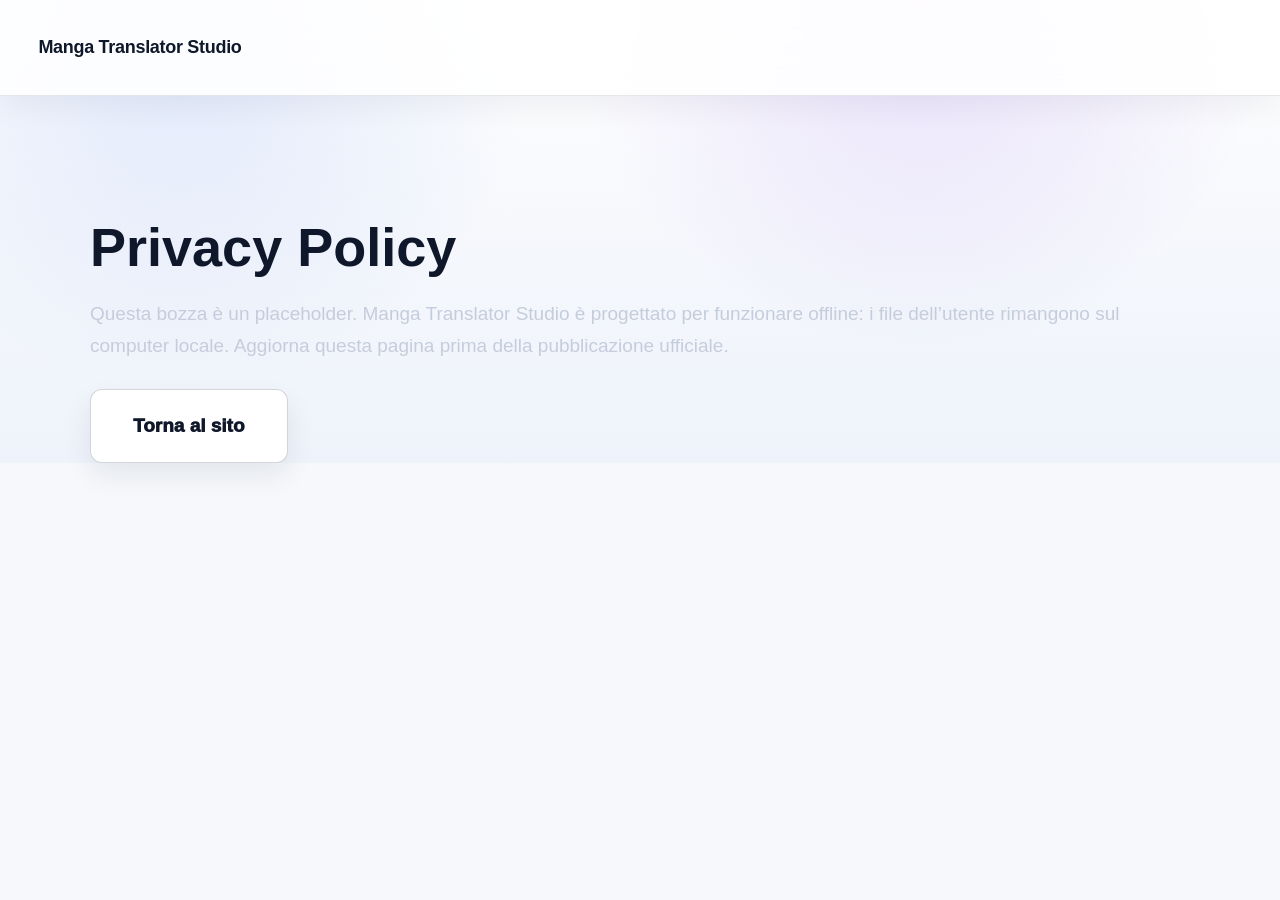
==== privacy.html @ 9b935418 "s s" ====
<!DOCTYPE html><html lang="it"><head><meta charset="UTF-8"><meta name="viewport" content="width=device-width, initial-scale=1.0"><title>Privacy Policy | Manga Translator Studio</title><link rel="stylesheet" href="style.css"></head><body><header class="site-header"><div class="nav-shell"><a class="brand" href="index.html"><span class="brand-mark">M</span><span class="brand-text">Manga Translator Studio</span></a></div></header><main class="section-wide" style="padding-top:120px;max-width:1100px"><h1 style="font-size:54px;margin-bottom:20px">Privacy Policy</h1><p style="color:#c5ccdc;line-height:1.7;font-size:19px">Questa bozza è un placeholder. Manga Translator Studio è progettato per funzionare offline: i file dell’utente rimangono sul computer locale. Aggiorna questa pagina prima della pubblicazione ufficiale.</p><p style="margin-top:26px"><a class="btn secondary" href="index.html">Torna al sito</a></p></main></body></html>
---- style.css ----
*{box-sizing:border-box;margin:0;padding:0}html{scroll-behavior:smooth}body{font-family:Inter,Segoe UI,Arial,sans-serif;background:#030913;color:#f7f7ff;overflow-x:hidden;background-image:radial-gradient(circle at 70% 0%,rgba(72,54,174,.22),transparent 34%),radial-gradient(circle at 20% 20%,rgba(0,119,255,.13),transparent 28%)}a{text-decoration:none;color:inherit}img{display:block;max-width:100%}:root{--page:94vw;--max:3540px;--header:122px;--panel:rgba(10,20,36,.72);--panel2:rgba(13,26,45,.82);--line:rgba(142,166,205,.18);--muted:#aab4c8;--blue:#2388ff;--purple:#7c3cff;--pink:#ff3da6;--shadow:0 28px 100px rgba(0,0,0,.34)}.section-wide{width:var(--page);max-width:var(--max);margin-inline:auto}.site-header{position:sticky;top:0;height:var(--header);z-index:50;background:rgba(3,9,19,.82);backdrop-filter:blur(22px);border-bottom:1px solid var(--line)}.nav-shell{height:100%;display:flex;align-items:center;justify-content:space-between;gap:42px;width:var(--page);max-width:var(--max);margin:auto}.brand{display:flex;align-items:center;gap:15px}.brand-mark{width:48px;height:48px;border-radius:11px;background:linear-gradient(135deg,#ffb42b,#ff6a00);display:grid;place-items:center;color:#0b0c10;font-weight:1000;font-size:24px;box-shadow:0 0 0 1px rgba(255,255,255,.16) inset}.brand-text{font-size:23px;font-weight:900;letter-spacing:-.3px}.main-nav{display:flex;align-items:center;gap:48px;font-size:16px;font-weight:750;color:#e9ecff}.main-nav a{opacity:.92}.main-nav a:hover{color:#8c6dff}.nav-actions{display:flex;align-items:center;gap:18px}.language-select{height:54px;min-width:178px;border:1px solid var(--line);border-radius:10px;background:#07101d;color:#fff;padding:0 18px;font-weight:800}.top-download{height:54px;padding:0 26px;border-radius:10px;display:inline-flex;align-items:center;font-weight:900;background:linear-gradient(135deg,var(--purple),var(--blue));box-shadow:0 12px 34px rgba(71,95,255,.28)}.hero{min-height:700px;display:grid;grid-template-columns:1.05fr .95fr;gap:64px;align-items:center;padding:52px 0 24px}.eyebrow{font-size:17px;font-weight:1000;letter-spacing:.16em;text-transform:uppercase;color:#8b5cff;margin-bottom:22px}.hero h1{font-size:clamp(58px,4.1vw,108px);line-height:.98;letter-spacing:-2.5px;max-width:980px}.hero h1 span{display:block;background:linear-gradient(90deg,#8a3ffc,#2f8cff 70%);-webkit-background-clip:text;background-clip:text;color:transparent}.hero-subtitle{font-size:24px;line-height:1.45;color:#d5d9eb;max-width:940px;margin-top:28px}.hero-pills{display:flex;flex-wrap:wrap;gap:14px;margin-top:28px}.hero-pills span{display:flex;align-items:center;gap:10px;padding:13px 18px;border:1px solid var(--line);border-radius:10px;background:rgba(9,20,38,.64);color:#f4f6ff}.hero-pills i{font-style:normal;color:#4d91ff}.hero-actions{display:flex;gap:24px;margin-top:46px}.hero-actions.center{justify-content:center}.btn{height:74px;display:inline-flex;align-items:center;justify-content:center;gap:14px;border-radius:12px;padding:0 42px;font-size:19px;font-weight:1000;border:1px solid var(--line)}.btn svg{width:24px;height:24px;fill:none;stroke:currentColor;stroke-width:2.4;stroke-linecap:round;stroke-linejoin:round}.btn.primary{background:linear-gradient(135deg,var(--purple),var(--blue));box-shadow:0 20px 48px rgba(61,103,255,.34)}.btn.secondary{background:rgba(5,12,24,.7);border-color:rgba(255,255,255,.18)}.trial-note{margin-top:22px;color:#bac1d4;font-size:17px}.app-frame{border:1px solid rgba(139,154,190,.24);background:linear-gradient(180deg,rgba(18,24,36,.9),rgba(5,10,18,.9));border-radius:24px;padding:14px;box-shadow:var(--shadow);max-width:1320px;justify-self:end}.app-frame img{width:100%;border-radius:15px}.gallery-showcase{position:relative;margin-top:0;border:1px solid var(--line);border-radius:18px;background:linear-gradient(180deg,rgba(8,20,37,.82),rgba(5,13,25,.78));box-shadow:var(--shadow);padding:22px 96px 34px}.gallery-title{display:flex;align-items:center;justify-content:center;gap:18px;text-align:center;margin-bottom:16px}.title-icon{width:32px;height:32px;display:grid;place-items:center;color:#8a4fff;border:1px solid rgba(139,92,246,.5);border-radius:6px;font-weight:1000}.gallery-title h2{font-size:26px;line-height:1.05}.gallery-title p{color:#c3cadb;margin-top:5px;font-size:15px}.gallery-title strong{display:inline-block;margin-top:8px;font-size:14px;color:#8fb8ff;text-transform:uppercase;letter-spacing:.12em}.translation-gallery{display:flex;gap:34px;overflow:hidden;scroll-behavior:smooth;padding:4px 0 18px}.gallery-card{flex:0 0 clamp(680px,40vw,1060px);height:560px;border:1px solid rgba(255,255,255,.14);border-radius:12px;background:#111827;overflow:hidden;position:relative;cursor:pointer;box-shadow:0 12px 34px rgba(0,0,0,.28);padding:0}.gallery-card img{width:100%;height:100%;object-fit:contain;filter:contrast(1.06);background:#050914}.gallery-card:hover,.gallery-card.active{outline:3px solid var(--purple);box-shadow:0 0 28px rgba(124,60,255,.45)}.gallery-card span{position:absolute;left:0;right:0;bottom:0;background:linear-gradient(transparent,rgba(0,0,0,.88));padding:40px 12px 10px;text-align:left;font-size:15px;font-weight:900;color:white}.gallery-empty,.gallery-loading{width:100%;padding:48px 24px;text-align:center;border:1px dashed rgba(139,92,246,.4);border-radius:14px;color:#b7c1d8;background:rgba(255,255,255,.035)}.gallery-arrow{position:absolute;top:58%;transform:translateY(-50%);width:58px;height:58px;border:0;border-radius:50%;background:rgba(23,32,52,.92);color:#fff;font-size:42px;z-index:3;cursor:pointer}.gallery-arrow.left{left:28px}.gallery-arrow.right{right:28px}.gallery-dots{display:flex;justify-content:center;gap:12px;margin-top:8px}.gallery-dots button{width:12px;height:12px;border-radius:50%;border:0;background:rgba(255,255,255,.18)}.gallery-dots button.active{background:#784bff}.feature-cards{display:grid;grid-template-columns:repeat(6,1fr);gap:24px;margin-top:24px}.feature-cards article{border:1px solid var(--line);border-radius:16px;background:var(--panel);padding:32px 28px;min-height:185px}.feature-icon{width:62px;height:62px;margin-bottom:18px}.feature-icon svg{width:100%;height:100%;fill:none;stroke:currentColor;stroke-width:1.6;stroke-linecap:round;stroke-linejoin:round}.purple{color:#8b5cff}.blue{color:#1595ff}.pink{color:#ff3da6}.feature-cards h3{font-size:21px;margin-bottom:11px}.feature-cards p{font-size:16px;color:#c2cadd;line-height:1.5}.accordion-grid{display:grid;grid-template-columns:repeat(4,1fr);gap:18px;margin-top:24px}.info-panel{border:1px solid var(--line);border-radius:16px;background:var(--panel);overflow:hidden}.info-panel summary{list-style:none;cursor:pointer;min-height:86px;padding:22px 28px;display:flex;align-items:center;justify-content:space-between;gap:14px}.info-panel summary::-webkit-details-marker{display:none}.summary-left{display:flex;align-items:center;gap:20px}.summary-left b{display:block;font-size:21px}.summary-left small{display:block;margin-top:6px;color:#aab4c8;font-size:14px}.mini-icon{width:44px;min-width:44px;height:44px;display:grid;place-items:center;color:#18a0ff;font-style:normal;font-weight:1000;font-size:18px}.info-panel em{font-style:normal;font-size:28px}.panel-body{padding:0 28px 28px;color:#cbd3e5}.table-wrap{overflow:auto}table{width:100%;border-collapse:collapse;font-size:15px}th,td{border-bottom:1px solid var(--line);padding:12px;text-align:left}th{color:#fff}.small-note{font-size:14px;color:#9eabc2;margin-top:16px}.hardware-list{display:grid;gap:10px}.hardware-list div{display:flex;justify-content:space-between;border-bottom:1px solid var(--line);padding:10px 0}.steps p,.faq-list p{padding:9px 0;line-height:1.5}.stats-strip{display:grid;grid-template-columns:repeat(5,1fr);gap:0;border:1px solid var(--line);border-radius:16px;background:var(--panel);margin-top:24px;overflow:hidden}.stats-strip div{padding:32px 38px;border-right:1px solid var(--line)}.stats-strip div:last-child{border-right:0}.stats-strip b{font-size:21px;display:block}.stats-strip span{display:block;color:#b9c2d4;margin-top:6px;font-size:16px;line-height:1.35}.cta-panel{text-align:center;border:1px solid var(--line);border-radius:18px;background:linear-gradient(180deg,rgba(8,20,37,.88),rgba(5,12,24,.82));padding:70px 30px;margin-top:48px}.cta-panel h2{font-size:42px}.cta-panel p{font-size:18px;color:#c2cadb;margin-top:15px}.cta-panel small{display:block;margin-top:20px;color:#aeb7cc}.site-footer{width:var(--page);max-width:var(--max);margin:60px auto 0;padding:40px 0 55px;display:grid;grid-template-columns:1.4fr .6fr .6fr;gap:70px;color:#c6ccda;border-top:1px solid var(--line)}.footer-brand{margin-bottom:16px}.site-footer p{max-width:520px;line-height:1.45}.site-footer h4{color:#fff;margin-bottom:12px}.site-footer a:not(.brand){display:block;margin:8px 0;color:#c6ccda}.copyright{grid-column:1/-1;text-align:center;color:#828da5!important;max-width:none!important}.lightbox{position:fixed;inset:0;background:rgba(0,0,0,.94);z-index:100;display:none;align-items:center;justify-content:center;padding:38px}.lightbox.active{display:flex}.lightbox img{max-width:92vw;max-height:90vh;object-fit:contain}.lightbox-close{position:fixed;top:22px;right:28px;background:none;border:0;color:#fff;font-size:50px;cursor:pointer}.lightbox-arrow{position:fixed;top:50%;transform:translateY(-50%);width:64px;height:86px;border:0;border-radius:18px;background:rgba(255,255,255,.1);color:white;font-size:62px;cursor:pointer}.lightbox-arrow.left{left:26px}.lightbox-arrow.right{right:26px}.lightbox-counter{position:fixed;bottom:24px;left:50%;transform:translateX(-50%);background:rgba(255,255,255,.12);padding:10px 16px;border-radius:999px;color:#fff;font-weight:800}@media(min-width:2560px){:root{--header:138px}.brand-text{font-size:30px}.brand-mark{width:60px;height:60px}.main-nav{font-size:20px;gap:64px}.language-select,.top-download{height:64px;font-size:18px}.hero{min-height:980px}.gallery-card{flex-basis:860px;height:560px}.feature-cards h3{font-size:27px}.feature-cards p,.stats-strip span{font-size:20px}.summary-left b{font-size:27px}.summary-left small{font-size:18px}.btn{height:88px;font-size:23px}}@media(max-width:1600px){:root{--header:86px}.brand-mark{width:36px;height:36px;font-size:18px}.brand-text{font-size:18px}.main-nav{font-size:13px;gap:28px}.language-select,.top-download{height:44px}.hero{min-height:650px;gap:46px}.hero h1{font-size:clamp(52px,4.5vw,82px)}.hero-subtitle{font-size:20px}.feature-cards{grid-template-columns:repeat(6,1fr)}.feature-cards article{padding:24px 20px}.feature-cards h3{font-size:18px}.feature-cards p{font-size:14px}.accordion-grid{grid-template-columns:repeat(4,1fr)}}@media(max-width:1200px){.main-nav{display:none}.hero{grid-template-columns:1fr;min-height:auto;padding:52px 0}.app-frame{max-width:1000px}.feature-cards{grid-template-columns:repeat(3,1fr)}.accordion-grid{grid-template-columns:repeat(2,1fr)}.stats-strip{grid-template-columns:repeat(2,1fr)}.stats-strip div{border-bottom:1px solid var(--line)}}@media(max-width:768px){:root{--header:82px;--page:94vw}.site-header{height:auto;min-height:var(--header)}.nav-shell{padding:12px 0}.brand-text{font-size:15px}.nav-actions{margin-left:auto}.top-download{display:none}.hero{padding:34px 0}.hero h1{font-size:50px;letter-spacing:-2px}.hero-subtitle{font-size:18px}.hero-actions{flex-direction:column}.btn{width:100%;height:62px}.gallery-showcase{padding:22px 46px}.translation-gallery{gap:18px}.gallery-card{flex-basis:82vw;height:56vw;max-height:520px}.feature-cards,.accordion-grid,.stats-strip{grid-template-columns:1fr}.feature-cards article{min-height:unset}.site-footer{grid-template-columns:1fr}.gallery-arrow{width:42px;height:42px;font-size:32px}.gallery-arrow.left{left:8px}.gallery-arrow.right{right:8px}}@media(max-width:480px){:root{--header:116px}.nav-shell{flex-wrap:wrap;justify-content:center}.brand{width:100%;justify-content:center}.nav-actions{width:100%;justify-content:center;margin:0}.language-select{width:100%;max-width:230px}.hero h1{font-size:38px}.hero-pills span{width:100%;justify-content:center}.gallery-title h2{font-size:24px}.gallery-showcase{padding:20px 38px}.gallery-card{flex-basis:84vw;height:58vw}.stats-strip div{padding:24px}.info-panel summary{padding:20px}.summary-left b{font-size:18px}.lightbox{padding:14px}.lightbox-arrow{width:42px;height:58px;font-size:40px}.lightbox-arrow.left{left:4px}.lightbox-arrow.right{right:4px}}@media(max-width:320px){.hero h1{font-size:32px}.hero-subtitle{font-size:16px}.brand-text{font-size:13px}.gallery-card{flex-basis:84vw;height:58vw}.section-wide{width:95vw}}

/* V12: hero più compatto + screenshot app più grande + galleria a singola/doppia immagine grande */
.hero{
  min-height:640px;
  grid-template-columns:.82fr 1.18fr;
  gap:54px;
  padding:42px 0 22px;
}
.hero h1{
  font-size:clamp(50px,3.55vw,92px);
  letter-spacing:-2px;
  max-width:860px;
}
.hero-subtitle{
  font-size:21px;
  max-width:820px;
  margin-top:24px;
}
.app-frame{
  max-width:1500px;
  width:100%;
  justify-self:end;
  padding:12px;
}
.gallery-showcase{
  padding:22px 104px 38px;
  margin-top:18px;
}
.gallery-title{
  margin-bottom:14px;
}
.gallery-title h2{
  font-size:25px;
}
.gallery-title p{
  font-size:14px;
}
.translation-gallery{
  gap:46px;
  overflow-x:auto;
  overflow-y:hidden;
  scroll-snap-type:x mandatory;
  scrollbar-width:none;
  padding:8px 0 22px;
}
.translation-gallery::-webkit-scrollbar{display:none;}
.gallery-card{
  flex:0 0 min(1120px,82vw);
  height:clamp(520px,52vw,860px);
  scroll-snap-align:center;
  border-radius:16px;
}
.gallery-card img{
  width:100%;
  height:100%;
  object-fit:contain;
  background:#050914;
}
.gallery-card span{
  font-size:17px;
  padding:52px 18px 16px;
}
.gallery-arrow{
  top:56%;
  width:66px;
  height:66px;
  font-size:48px;
}
.gallery-arrow.left{left:24px;}
.gallery-arrow.right{right:24px;}

@media(min-width:2560px){
  .hero{grid-template-columns:.78fr 1.22fr;min-height:920px;}
  .hero h1{font-size:clamp(70px,3.7vw,128px);}
  .app-frame{max-width:1850px;}
  .gallery-card{flex-basis:min(1420px,76vw);height:880px;}
}
@media(max-width:1600px){
  .hero{grid-template-columns:.86fr 1.14fr;gap:38px;min-height:600px;}
  .hero h1{font-size:clamp(46px,3.9vw,72px);}
  .hero-subtitle{font-size:18px;}
  .gallery-card{flex-basis:min(900px,80vw);height:560px;}
}
@media(max-width:1200px){
  .hero{grid-template-columns:1fr;}
  .app-frame{max-width:1100px;justify-self:center;}
  .gallery-card{flex-basis:86vw;height:62vw;min-height:430px;}
}
@media(max-width:768px){
  .gallery-showcase{padding:20px 48px 30px;}
  .gallery-card{flex-basis:86vw;height:66vw;min-height:320px;}
  .gallery-arrow{width:44px;height:44px;font-size:34px;}
  .gallery-arrow.left{left:6px;}
  .gallery-arrow.right{right:6px;}
}
@media(max-width:480px){
  .hero h1{font-size:36px;}
  .gallery-card{flex-basis:84vw;height:68vw;min-height:260px;}
}

/* Fix gallery messages */
.gallery-notice{flex:0 0 100%;padding:14px 18px;border:1px solid rgba(35,136,255,.35);border-radius:12px;background:rgba(35,136,255,.08);color:#c8d6ef;font-size:15px;line-height:1.45;margin-bottom:8px}

/* Final UX tweaks requested */
.language-select{
  min-width:210px;
  font-size:16px;
}
.gallery-showcase{
  padding-top:34px;
  padding-bottom:52px;
}
.gallery-title h2{
  font-size:clamp(32px,1.9vw,48px);
}
.gallery-title p{
  font-size:clamp(16px,1vw,22px);
}
.gallery-title strong{
  font-size:clamp(15px,.9vw,20px);
}
.gallery-card{
  /* roughly +30% bigger than original */
  flex-basis:min(1450px,86vw);
  height:clamp(680px,58vw,1040px);
}
@media(max-width:1600px){
  .gallery-card{flex-basis:min(1120px,84vw);height:680px;}
}
@media(max-width:1200px){
  .gallery-card{flex-basis:86vw;height:68vw;min-height:520px;}
}
@media(max-width:768px){
  .gallery-card{flex-basis:86vw;height:72vw;min-height:340px;}
}


/* v14 updates */
.hero-shots{display:grid;grid-template-columns:repeat(3,1fr);gap:12px;margin-top:14px}
.hero-shot{border:1px solid rgba(255,255,255,.16);background:#07101d;border-radius:12px;padding:0;overflow:hidden;cursor:pointer;min-height:72px}
.hero-shot img{width:100%;height:92px;object-fit:cover;opacity:.92;transition:transform .2s ease,opacity .2s ease}
.hero-shot:hover img{transform:scale(1.035);opacity:1}
.gallery-showcase{padding-top:34px;padding-bottom:48px}
.translation-gallery{gap:42px}
.gallery-card{flex:0 0 clamp(680px,40vw,1060px)!important;height:560px!important}
.gallery-card span{font-size:17px;padding:46px 16px 14px}
.language-select{font-size:16px}
@media(max-width:900px){.gallery-card{flex-basis:88vw!important;height:440px!important}.hero-shots{grid-template-columns:1fr}.hero-shot img{height:140px}}

/* v16: PNG logo + corrected app preview frame */
.brand-logo{
  width:48px;
  height:48px;
  object-fit:contain;
  flex:0 0 auto;
  border-radius:12px;
}
.brand-mark{display:none!important;}

.app-frame{
  width:100%;
  max-width:1680px;
  aspect-ratio:2048/1311;
  padding:10px;
  display:flex;
  align-items:center;
  justify-content:center;
  overflow:hidden;
}
.app-frame > img#appPreviewImage{
  width:100%;
  height:100%;
  object-fit:contain;
  border-radius:16px;
  background:#1f2024;
}

/* New app screenshot is wide: give the hero more room on desktop */
@media(min-width:1201px){
  .hero{
    grid-template-columns:.72fr 1.28fr;
    gap:44px;
    align-items:center;
  }
  .app-frame{justify-self:end;}
}
@media(min-width:2560px){
  .app-frame{max-width:2100px;}
}
@media(max-width:1200px){
  .app-frame{
    max-width:1100px;
    justify-self:center;
  }
}
@media(max-width:768px){
  .brand-logo{width:40px;height:40px;}
  .app-frame{padding:7px;border-radius:18px;}
  .app-frame > img#appPreviewImage{border-radius:12px;}
}

/* v17 WHITE THEME — clean SaaS landing page */
:root{
  --page:94vw;
  --max:3540px;
  --header:96px;
  --panel:#ffffff;
  --panel2:#f8fafc;
  --line:rgba(15,23,42,.12);
  --muted:#64748b;
  --blue:#2563eb;
  --purple:#7c3aed;
  --pink:#e11d48;
  --shadow:0 28px 90px rgba(15,23,42,.12);
}
html,body{background:#f6f8fc!important;color:#0f172a!important;}
body{
  background-image:
    radial-gradient(circle at 72% 0%,rgba(124,58,237,.14),transparent 34%),
    radial-gradient(circle at 14% 8%,rgba(37,99,235,.12),transparent 30%),
    linear-gradient(180deg,#ffffff 0%,#f6f8fc 48%,#eef3fb 100%)!important;
}
.site-header{
  background:rgba(255,255,255,.86)!important;
  border-bottom:1px solid rgba(15,23,42,.10)!important;
  box-shadow:0 10px 32px rgba(15,23,42,.055)!important;
}
.brand-text,.main-nav,body,a{color:#0f172a!important;}
.main-nav a{opacity:.82!important;}
.main-nav a:hover{color:#2563eb!important;opacity:1!important;}
.language-select{
  background:#ffffff!important;
  color:#0f172a!important;
  border:1px solid rgba(15,23,42,.18)!important;
  box-shadow:0 10px 26px rgba(15,23,42,.06)!important;
}
.top-download,.btn.primary{
  color:#fff!important;
  background:linear-gradient(135deg,#7c3aed,#2563eb)!important;
  box-shadow:0 18px 40px rgba(37,99,235,.22)!important;
}
.btn.secondary{
  background:#ffffff!important;
  color:#0f172a!important;
  border-color:rgba(15,23,42,.18)!important;
  box-shadow:0 12px 28px rgba(15,23,42,.08)!important;
}
.eyebrow{color:#7c3aed!important;}
.hero h1{color:#0f172a!important;}
.hero h1 span{
  background:linear-gradient(90deg,#7c3aed,#2563eb 70%)!important;
  -webkit-background-clip:text!important;
  background-clip:text!important;
  color:transparent!important;
}
.hero-subtitle,.trial-note,.gallery-title p,.feature-cards p,.summary-left small,.panel-body,.small-note,.stats-strip span,.cta-panel p,.cta-panel small,.site-footer,.site-footer a:not(.brand){color:#475569!important;}
.hero-pills span{
  background:#ffffff!important;
  border:1px solid rgba(15,23,42,.12)!important;
  color:#0f172a!important;
  box-shadow:0 12px 30px rgba(15,23,42,.07)!important;
}
.hero-pills i{color:#2563eb!important;}
.app-frame{
  background:linear-gradient(180deg,#ffffff,#eef3fb)!important;
  border:1px solid rgba(15,23,42,.12)!important;
  box-shadow:0 30px 90px rgba(15,23,42,.16)!important;
}
.app-frame > img#appPreviewImage{background:#202124!important;}
.gallery-showcase,.feature-cards article,.info-panel,.stats-strip,.cta-panel{
  background:#ffffff!important;
  border:1px solid rgba(15,23,42,.10)!important;
  box-shadow:0 18px 54px rgba(15,23,42,.08)!important;
}
.gallery-title h2,.feature-cards h3,.summary-left b,.stats-strip b,.cta-panel h2,.site-footer h4,th{color:#0f172a!important;}
.title-icon{
  background:#f5f3ff!important;
  color:#7c3aed!important;
  border-color:rgba(124,58,237,.24)!important;
}
.gallery-title strong{color:#2563eb!important;}
.translation-gallery{scrollbar-color:#cbd5e1 transparent!important;}
.gallery-card{
  background:#f8fafc!important;
  border:1px solid rgba(15,23,42,.12)!important;
  box-shadow:0 16px 44px rgba(15,23,42,.13)!important;
}
.gallery-card img{background:#f8fafc!important;}
.gallery-card:hover,.gallery-card.active{
  outline:3px solid #7c3aed!important;
  box-shadow:0 18px 52px rgba(124,58,237,.22)!important;
}
.gallery-card span{
  color:#fff!important;
  background:linear-gradient(transparent,rgba(15,23,42,.82))!important;
}
.gallery-empty,.gallery-loading,.gallery-notice{
  background:#f8fafc!important;
  color:#475569!important;
  border-color:rgba(37,99,235,.22)!important;
}
.gallery-arrow{
  background:#ffffff!important;
  color:#0f172a!important;
  border:1px solid rgba(15,23,42,.10)!important;
  box-shadow:0 14px 36px rgba(15,23,42,.14)!important;
}
.gallery-dots button{background:#cbd5e1!important;}
.gallery-dots button.active{background:#7c3aed!important;}
.info-panel summary{background:#ffffff!important;}
.info-panel em{color:#334155!important;}
td,th{border-bottom:1px solid rgba(15,23,42,.10)!important;}
.hardware-list div,.stats-strip div{border-color:rgba(15,23,42,.10)!important;}
.site-footer{border-top:1px solid rgba(15,23,42,.12)!important;}
.copyright{color:#94a3b8!important;}
.lightbox{background:rgba(15,23,42,.92)!important;}
.lightbox-counter{background:rgba(255,255,255,.92)!important;color:#0f172a!important;}
.lightbox-arrow{background:rgba(255,255,255,.92)!important;color:#0f172a!important;}
.lightbox-close{color:#fff!important;}
.hero-shot{background:#ffffff!important;border:1px solid rgba(15,23,42,.12)!important;box-shadow:0 10px 30px rgba(15,23,42,.08)!important;}
@media(max-width:768px){.site-header{background:rgba(255,255,255,.94)!important;}}
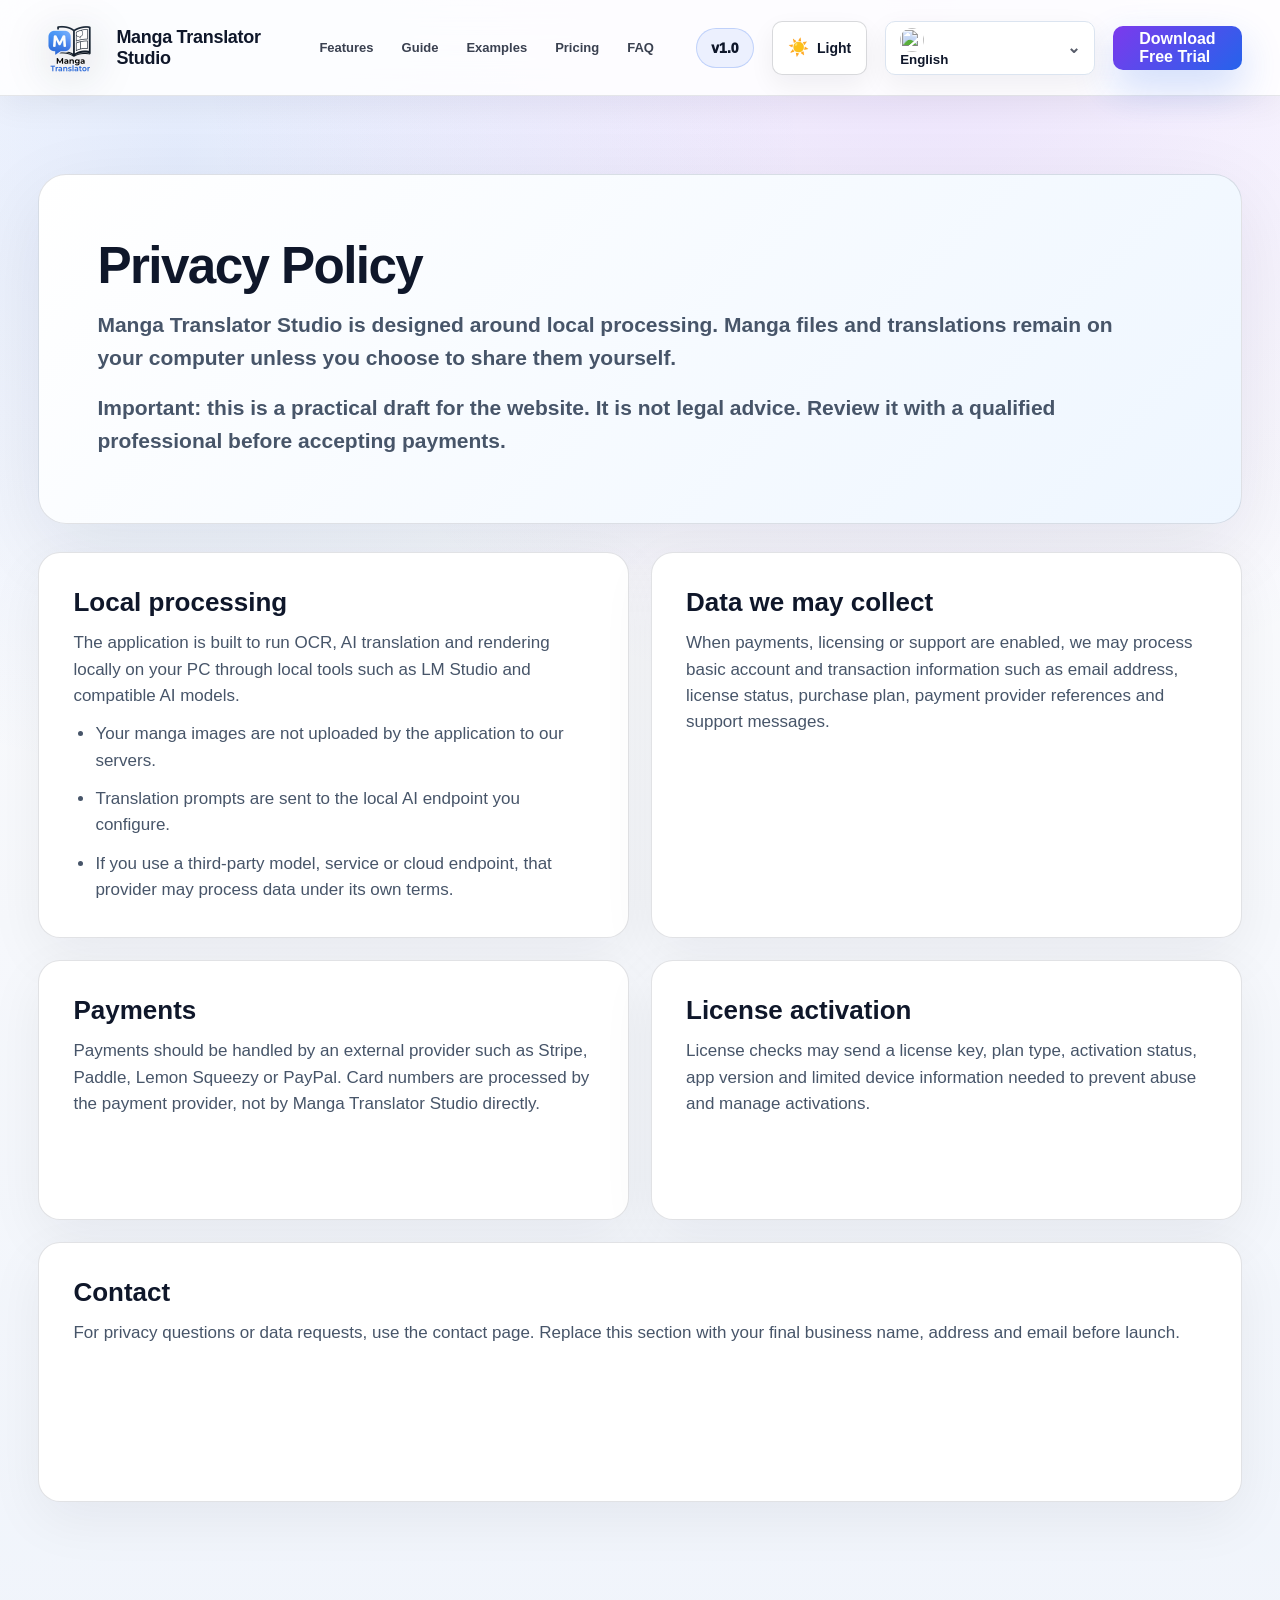
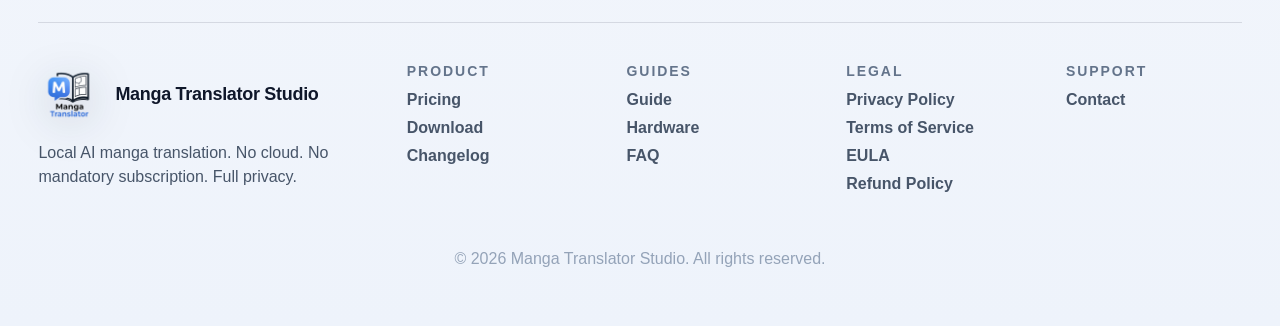
==== commit 8628cd7c: "s" ====
--- a/privacy.html
+++ b/privacy.html
@@ -1 +1,37 @@
-<!DOCTYPE html><html lang="it"><head><meta charset="UTF-8"><meta name="viewport" content="width=device-width, initial-scale=1.0"><title>Privacy Policy | Manga Translator Studio</title><link rel="stylesheet" href="style.css"></head><body><header class="site-header"><div class="nav-shell"><a class="brand" href="index.html"><span class="brand-mark">M</span><span class="brand-text">Manga Translator Studio</span></a></div></header><main class="section-wide" style="padding-top:120px;max-width:1100px"><h1 style="font-size:54px;margin-bottom:20px">Privacy Policy</h1><p style="color:#c5ccdc;line-height:1.7;font-size:19px">Questa bozza è un placeholder. Manga Translator Studio è progettato per funzionare offline: i file dell’utente rimangono sul computer locale. Aggiorna questa pagina prima della pubblicazione ufficiale.</p><p style="margin-top:26px"><a class="btn secondary" href="index.html">Torna al sito</a></p></main></body></html>+<!DOCTYPE html>
+<html lang="en"><head>
+<meta charset="utf-8"/>
+<meta content="width=device-width, initial-scale=1.0" name="viewport"/>
+<title>Privacy Policy | Manga Translator Studio</title>
+<meta content="Translate manga, manhwa and manhua on your PC with local AI. 55 translation languages, 20 interface languages, CPU support and lifetime license available." name="description"/>
+<link href="assets/logo/app-icon-dark.png" rel="icon" type="image/png"/>
+<link href="assets/logo/app-icon-dark.png" rel="apple-touch-icon"/>
+<link href="style.css" rel="stylesheet"/>
+</head><body><header class="site-header">
+  <div class="nav-shell">
+    <a class="brand" href="index.html" aria-label="Manga Translator Studio Home">
+      <img src="assets/logo/app-icon-dark.png" alt="Manga Translator Studio logo" class="brand-logo" />
+      <span class="brand-text">Manga Translator Studio</span>
+    </a>
+    <nav class="main-nav" aria-label="Main navigation">
+      <a href="#features" data-i18n="nav.features">Features</a>
+      <a href="guide.html" data-i18n="nav.guide">Guide</a>
+      <a href="#gallery" data-i18n="nav.examples">Examples</a>
+      <a href="#pricing" data-i18n="nav.pricing">Pricing</a>
+      <a href="#faq" data-i18n="nav.faq">FAQ</a>
+    </nav>
+    <div class="nav-actions">
+      <a class="version-badge" href="changelog.html">v1.0</a>
+      <button class="theme-toggle" id="themeToggle" type="button" aria-label="Switch theme"><span class="theme-icon">☀️</span><span class="theme-text">Light</span></button>
+      <select id="languageSelect" class="language-select" aria-label="Language selector"></select>
+      <a class="top-download" href="#download" data-i18n="nav.download">Download Free Trial</a>
+    </div>
+  </div>
+</header><main class="doc-page section-wide"><section class="doc-hero"><h1 data-i18n="doc.privacy.title">Privacy Policy</h1><p>Manga Translator Studio is designed around local processing. Manga files and translations remain on your computer unless you choose to share them yourself.</p><p><strong>Important:</strong> this is a practical draft for the website. It is not legal advice. Review it with a qualified professional before accepting payments.</p></section><section class="doc-grid"><article class="doc-card"><h2>Local processing</h2><p>The application is built to run OCR, AI translation and rendering locally on your PC through local tools such as LM Studio and compatible AI models.</p><ul class="legal-list"><li>Your manga images are not uploaded by the application to our servers.</li><li>Translation prompts are sent to the local AI endpoint you configure.</li><li>If you use a third-party model, service or cloud endpoint, that provider may process data under its own terms.</li></ul></article><article class="doc-card"><h2>Data we may collect</h2><p>When payments, licensing or support are enabled, we may process basic account and transaction information such as email address, license status, purchase plan, payment provider references and support messages.</p></article><article class="doc-card"><h2>Payments</h2><p>Payments should be handled by an external provider such as Stripe, Paddle, Lemon Squeezy or PayPal. Card numbers are processed by the payment provider, not by Manga Translator Studio directly.</p></article><article class="doc-card"><h2>License activation</h2><p>License checks may send a license key, plan type, activation status, app version and limited device information needed to prevent abuse and manage activations.</p></article><article class="doc-card wide"><h2>Contact</h2><p>For privacy questions or data requests, use the contact page. Replace this section with your final business name, address and email before launch.</p></article></section></main><footer class="site-footer">
+  <div><a class="brand footer-brand" href="index.html"><img src="assets/logo/app-icon-dark.png" alt="Manga Translator Studio logo" class="brand-logo" /><span class="brand-text">Manga Translator Studio</span></a><p data-i18n="footer.text.v25">Local AI manga translation. No cloud. No mandatory subscription. Full privacy.</p></div>
+  <div><h4 data-i18n="footer.product">Product</h4><a href="pricing.html" data-i18n="nav.pricing">Pricing</a><a href="#download" data-i18n="nav.download.short">Download</a><a href="changelog.html" data-i18n="footer.changelog">Changelog</a></div>
+  <div><h4 data-i18n="footer.guides">Guides</h4><a href="guide.html" data-i18n="nav.guide">Guide</a><a href="index.html#hardware" data-i18n="nav.hardware">Hardware</a><a href="index.html#faq">FAQ</a></div>
+  <div><h4 data-i18n="footer.legal">Legal</h4><a href="privacy.html" data-i18n="footer.privacy">Privacy Policy</a><a href="terms.html" data-i18n="footer.terms">Terms of Service</a><a href="eula.html" data-i18n="footer.eula">EULA</a><a href="refund.html" data-i18n="footer.refund">Refund Policy</a></div>
+  <div><h4 data-i18n="footer.support">Support</h4><a href="contact.html" data-i18n="footer.contact">Contact</a></div>
+  <p class="copyright" data-i18n="footer.copyright">© 2026 Manga Translator Studio. All rights reserved.</p>
+</footer><script src="i18n.js"></script><script src="site.js"></script></body></html>
--- a/style.css
+++ b/style.css
@@ -320,3 +320,1362 @@
 .lightbox-close{color:#fff!important;}
 .hero-shot{background:#ffffff!important;border:1px solid rgba(15,23,42,.12)!important;box-shadow:0 10px 30px rgba(15,23,42,.08)!important;}
 @media(max-width:768px){.site-header{background:rgba(255,255,255,.94)!important;}}
+
+/* Pricing section v18 */
+.pricing-section{margin-top:48px;border:1px solid var(--line);border-radius:22px;background:linear-gradient(180deg,rgba(255,255,255,.88),rgba(248,250,252,.82));box-shadow:0 24px 80px rgba(15,23,42,.08);padding:58px 42px;color:#0f172a;}
+.pricing-head{text-align:center;max-width:980px;margin:0 auto 34px;}
+.pricing-head .eyebrow{margin-bottom:12px;color:#7c3cff!important;}
+.pricing-head h2{font-size:clamp(34px,3vw,58px);line-height:1.05;letter-spacing:-1.2px;color:#0f172a;}
+.pricing-head p{font-size:18px;line-height:1.55;color:#475569;margin-top:16px;}
+.pricing-cards{display:grid;grid-template-columns:repeat(2,minmax(0,1fr));gap:26px;max-width:1250px;margin:0 auto 34px;}
+.price-card{position:relative;border:1px solid rgba(15,23,42,.12);border-radius:22px;background:#fff;padding:34px;box-shadow:0 18px 50px rgba(15,23,42,.08);display:flex;flex-direction:column;min-height:520px;}
+.lifetime-card{border:2px solid rgba(124,60,255,.45);box-shadow:0 26px 80px rgba(124,60,255,.16);}
+.best-badge{position:absolute;top:18px;right:18px;background:linear-gradient(135deg,var(--purple),var(--blue));color:#fff;border-radius:999px;padding:8px 14px;font-weight:900;font-size:13px;}
+.price-card h3{font-size:30px;color:#0f172a;margin-bottom:8px;}
+.price-card-top p{color:#64748b;line-height:1.45;font-size:16px;min-height:44px;}
+.price-value{font-size:54px;line-height:1;font-weight:1000;color:#0f172a;margin:28px 0;letter-spacing:-1.5px;}
+.price-card ul{list-style:none;display:grid;gap:13px;margin-bottom:30px;color:#1e293b;font-weight:700;line-height:1.35;}
+.price-card li{border-bottom:1px solid rgba(15,23,42,.08);padding-bottom:12px;}
+.price-btn{width:100%;margin-top:auto;height:62px;font-size:17px;}
+.comparison-wrap{max-width:1250px;margin:0 auto;overflow:auto;border:1px solid rgba(15,23,42,.12);border-radius:18px;background:#fff;box-shadow:0 12px 40px rgba(15,23,42,.06);}
+.comparison-table{min-width:720px;}
+.comparison-table th{color:#0f172a!important;background:#f1f5f9;font-size:16px;}
+.comparison-table td,.comparison-table th{padding:18px 22px;border-bottom:1px solid rgba(15,23,42,.1);}
+.comparison-table td:not(:first-child),.comparison-table th:not(:first-child){text-align:center;font-weight:900;}
+.comparison-table tr:last-child td{border-bottom:0;}
+.pricing-note{text-align:center;max-width:980px;margin:24px auto 0;color:#475569;font-size:17px;line-height:1.55;font-weight:700;}
+@media(max-width:900px){.pricing-section{padding:38px 18px}.pricing-cards{grid-template-columns:1fr}.price-card{min-height:auto;padding:26px}.price-value{font-size:44px}.best-badge{position:static;width:max-content;margin-bottom:16px}.pricing-head p{font-size:16px}}
+
+/* v19: site light/dark toggle + screenshot carousel + 5-plan pricing */
+.theme-toggle{
+  height:54px;
+  display:inline-flex;
+  align-items:center;
+  gap:8px;
+  border:1px solid rgba(15,23,42,.16);
+  border-radius:10px;
+  padding:0 15px;
+  background:#fff;
+  color:#0f172a;
+  font-weight:900;
+  cursor:pointer;
+  box-shadow:0 10px 26px rgba(15,23,42,.06);
+}
+.theme-icon{font-size:17px;line-height:1}.theme-text{font-size:14px}
+.preview-mode-badge{
+  position:absolute;
+  top:20px;
+  left:22px;
+  z-index:2;
+  background:rgba(15,23,42,.78);
+  color:#fff;
+  border:1px solid rgba(255,255,255,.22);
+  border-radius:999px;
+  padding:8px 13px;
+  font-size:13px;
+  font-weight:900;
+  backdrop-filter:blur(12px);
+}
+.app-frame{position:relative;}
+.app-frame > img#appPreviewImage{transition:opacity .28s ease, transform .28s ease;}
+.app-frame.is-changing > img#appPreviewImage{opacity:.25;transform:scale(.985)}
+.pricing-cards-five{grid-template-columns:repeat(5,minmax(0,1fr));max-width:1920px;gap:18px;}
+.pricing-cards-five .price-card{padding:28px;min-height:560px;}
+.pricing-cards-five .price-card h3{font-size:27px;}
+.pricing-cards-five .price-card-top p{font-size:15px;min-height:44px;}
+.pricing-cards-five .price-value{font-size:42px;}
+.price-value span{font-size:17px;font-weight:900;color:#64748b;margin-left:4px;letter-spacing:0;}
+.plan-badge{position:absolute;top:18px;right:18px;border-radius:999px;padding:8px 13px;font-size:12px;font-weight:1000;}
+.plan-badge.subtle{background:#eef2ff;color:#3730a3;}
+.popular-card{border:2px solid rgba(37,99,235,.38);box-shadow:0 24px 70px rgba(37,99,235,.14);}
+.comparison-table{min-width:980px;}
+
+body.theme-dark, body.theme-dark a{color:#f7f7ff!important;}
+body.theme-dark{
+  background:#030913!important;
+  background-image:radial-gradient(circle at 70% 0%,rgba(72,54,174,.22),transparent 34%),radial-gradient(circle at 20% 20%,rgba(0,119,255,.13),transparent 28%)!important;
+}
+body.theme-dark .site-header{background:rgba(3,9,19,.82)!important;border-bottom:1px solid rgba(142,166,205,.18)!important;box-shadow:none!important;}
+body.theme-dark .brand-text,body.theme-dark .main-nav,body.theme-dark .gallery-title h2,body.theme-dark .feature-cards h3,body.theme-dark .summary-left b,body.theme-dark .stats-strip b,body.theme-dark .cta-panel h2,body.theme-dark .site-footer h4,body.theme-dark th{color:#f7f7ff!important;}
+body.theme-dark .main-nav a{color:#e9ecff!important;opacity:.9!important;}
+body.theme-dark .main-nav a:hover{color:#8c6dff!important;}
+body.theme-dark .language-select,body.theme-dark .theme-toggle{background:#07101d!important;color:#fff!important;border-color:rgba(142,166,205,.18)!important;box-shadow:none!important;}
+body.theme-dark .btn.secondary{background:rgba(5,12,24,.7)!important;color:#fff!important;border-color:rgba(255,255,255,.18)!important;box-shadow:none!important;}
+body.theme-dark .hero h1{color:#fff!important;}
+body.theme-dark .hero-subtitle,body.theme-dark .trial-note,body.theme-dark .gallery-title p,body.theme-dark .feature-cards p,body.theme-dark .summary-left small,body.theme-dark .panel-body,body.theme-dark .small-note,body.theme-dark .stats-strip span,body.theme-dark .cta-panel p,body.theme-dark .cta-panel small,body.theme-dark .site-footer,body.theme-dark .site-footer a:not(.brand){color:#c2cadd!important;}
+body.theme-dark .hero-pills span{background:rgba(9,20,38,.64)!important;border-color:rgba(142,166,205,.18)!important;color:#f4f6ff!important;box-shadow:none!important;}
+body.theme-dark .app-frame{background:linear-gradient(180deg,rgba(18,24,36,.9),rgba(5,10,18,.9))!important;border-color:rgba(139,154,190,.24)!important;box-shadow:0 28px 100px rgba(0,0,0,.34)!important;}
+body.theme-dark .gallery-showcase,body.theme-dark .feature-cards article,body.theme-dark .info-panel,body.theme-dark .stats-strip,body.theme-dark .cta-panel,body.theme-dark .pricing-section{background:linear-gradient(180deg,rgba(8,20,37,.88),rgba(5,12,24,.82))!important;border-color:rgba(142,166,205,.18)!important;box-shadow:0 28px 100px rgba(0,0,0,.28)!important;color:#f7f7ff!important;}
+body.theme-dark .price-card,body.theme-dark .comparison-wrap{background:rgba(13,26,45,.92)!important;border-color:rgba(142,166,205,.18)!important;box-shadow:0 18px 56px rgba(0,0,0,.22)!important;color:#f7f7ff!important;}
+body.theme-dark .price-card h3,body.theme-dark .price-value,body.theme-dark .pricing-head h2{color:#fff!important;}
+body.theme-dark .price-card-top p,body.theme-dark .pricing-head p,body.theme-dark .pricing-note,body.theme-dark .price-value span{color:#aab4c8!important;}
+body.theme-dark .price-card ul{color:#e8edff!important;}
+body.theme-dark .price-card li,body.theme-dark .comparison-table td,body.theme-dark .comparison-table th{border-color:rgba(142,166,205,.18)!important;}
+body.theme-dark .comparison-table th{background:rgba(255,255,255,.06)!important;color:#fff!important;}
+body.theme-dark .plan-badge.subtle{background:rgba(37,99,235,.18);color:#bcd2ff;}
+body.theme-dark .gallery-card{background:#111827!important;border-color:rgba(255,255,255,.14)!important;box-shadow:0 12px 34px rgba(0,0,0,.28)!important;}
+body.theme-dark .gallery-card img{background:#050914!important;}
+body.theme-dark .gallery-arrow{background:rgba(23,32,52,.92)!important;color:#fff!important;border:0!important;box-shadow:none!important;}
+body.theme-dark .gallery-empty,body.theme-dark .gallery-loading,body.theme-dark .gallery-notice{background:rgba(255,255,255,.035)!important;color:#b7c1d8!important;border-color:rgba(139,92,246,.4)!important;}
+body.theme-dark .info-panel summary{background:transparent!important;}
+body.theme-dark .hardware-list div,body.theme-dark .stats-strip div,body.theme-dark .site-footer{border-color:rgba(142,166,205,.18)!important;}
+body.theme-dark .hero-shot{background:#07101d!important;border-color:rgba(255,255,255,.16)!important;box-shadow:none!important;}
+
+@media(max-width:1500px){.pricing-cards-five{grid-template-columns:repeat(3,minmax(0,1fr));}.pricing-cards-five .price-card{min-height:520px;}}
+@media(max-width:900px){.pricing-cards-five{grid-template-columns:1fr}.pricing-cards-five .price-card{min-height:auto}.theme-text{display:none}.theme-toggle{width:54px;justify-content:center;padding:0}.preview-mode-badge{top:14px;left:14px;font-size:12px}}
+
+/* v20: Smart Context guide page + asset references */
+.smart-guide-promo{
+  margin-top:36px;
+  border:1px solid rgba(15,23,42,.12);
+  border-radius:22px;
+  background:linear-gradient(135deg,rgba(255,255,255,.92),rgba(239,246,255,.9));
+  box-shadow:0 22px 70px rgba(15,23,42,.08);
+  padding:38px 42px;
+  display:flex;
+  align-items:center;
+  justify-content:space-between;
+  gap:32px;
+}
+.smart-guide-copy{max-width:980px}.smart-guide-copy .eyebrow{margin-bottom:8px}.smart-guide-copy h2{font-size:clamp(30px,2vw,46px);line-height:1.05;color:#0f172a}.smart-guide-copy p{margin-top:12px;color:#475569;font-size:17px;line-height:1.55}
+.guide-page{padding-top:46px}.guide-hero{border:1px solid rgba(15,23,42,.12);border-radius:26px;background:linear-gradient(135deg,rgba(255,255,255,.95),rgba(239,246,255,.86));box-shadow:0 24px 80px rgba(15,23,42,.08);padding:68px 58px;margin-top:34px}.guide-hero h1{font-size:clamp(44px,4vw,86px);line-height:.98;letter-spacing:-1.8px;color:#0f172a}.guide-hero p{max-width:1120px;margin-top:20px;font-size:21px;line-height:1.55;color:#475569}.guide-grid{display:grid;grid-template-columns:repeat(2,minmax(0,1fr));gap:24px;margin-top:30px}.guide-grid article,.guide-section{border:1px solid rgba(15,23,42,.12);border-radius:22px;background:#fff;box-shadow:0 18px 55px rgba(15,23,42,.07);padding:34px}.guide-grid h2,.guide-section h2{font-size:30px;color:#0f172a;margin-bottom:14px}.guide-grid p,.guide-grid li,.guide-section p{color:#475569;font-size:17px;line-height:1.65}.guide-grid ul{padding-left:20px}.guide-example{border:1px solid rgba(15,23,42,.12);border-radius:14px;background:#f8fafc;padding:18px;color:#334155;margin:12px 0;font-size:16px;line-height:1.5}.guide-example.good{background:#eef2ff;border-color:rgba(124,58,237,.24)}.guide-section{margin-top:30px}.guide-steps{display:grid;grid-template-columns:repeat(4,minmax(0,1fr));gap:18px}.guide-steps div,.profile-grid div{border:1px solid rgba(15,23,42,.10);border-radius:16px;background:#f8fafc;padding:22px}.guide-steps b{display:grid;place-items:center;width:38px;height:38px;border-radius:50%;background:linear-gradient(135deg,var(--purple),var(--blue));color:#fff;margin-bottom:14px}.guide-steps span{color:#475569;line-height:1.5;font-weight:700}.profile-grid{display:grid;grid-template-columns:repeat(4,minmax(0,1fr));gap:18px}.profile-grid h3{font-size:21px;margin-bottom:8px;color:#0f172a}.profile-grid p{color:#475569;line-height:1.55}
+body.theme-dark .smart-guide-promo,body.theme-dark .guide-hero,body.theme-dark .guide-grid article,body.theme-dark .guide-section{background:linear-gradient(180deg,rgba(8,20,37,.88),rgba(5,12,24,.82))!important;border-color:rgba(142,166,205,.18)!important;box-shadow:0 28px 100px rgba(0,0,0,.28)!important;color:#f7f7ff!important}body.theme-dark .smart-guide-copy h2,body.theme-dark .guide-hero h1,body.theme-dark .guide-grid h2,body.theme-dark .guide-section h2,body.theme-dark .profile-grid h3{color:#fff!important}body.theme-dark .smart-guide-copy p,body.theme-dark .guide-hero p,body.theme-dark .guide-grid p,body.theme-dark .guide-grid li,body.theme-dark .guide-section p{color:#c2cadd!important}body.theme-dark .guide-example,body.theme-dark .guide-steps div,body.theme-dark .profile-grid div{background:rgba(255,255,255,.045)!important;border-color:rgba(142,166,205,.18)!important;color:#dbe7ff!important}body.theme-dark .guide-example.good{background:rgba(124,58,237,.14)!important;border-color:rgba(124,58,237,.35)!important}body.theme-dark .guide-steps span{color:#c2cadd!important}
+@media(max-width:1100px){.smart-guide-promo{display:block}.smart-guide-promo .btn{margin-top:22px}.guide-grid,.guide-steps,.profile-grid{grid-template-columns:1fr}.guide-hero{padding:46px 28px}.guide-hero p{font-size:18px}}
+
+/* v21 fixes: exact app preview, video overlay, faster theme visual switch */
+.app-frame{
+  position:relative!important;
+  padding:0!important;
+  border:0!important;
+  background:transparent!important;
+  box-shadow:none!important;
+  max-width:1420px!important;
+  overflow:visible!important;
+}
+.app-frame::before,.app-frame::after{display:none!important;content:none!important;}
+.app-preview-button{
+  display:block;
+  position:relative;
+  width:100%;
+  padding:0;
+  margin:0;
+  border:0;
+  background:transparent;
+  cursor:pointer;
+  border-radius:22px;
+  overflow:hidden;
+  box-shadow:0 26px 80px rgba(15,23,42,.18);
+}
+body.theme-dark .app-preview-button{box-shadow:0 30px 95px rgba(0,0,0,.42);}
+.app-frame img,.app-preview-button img{
+  display:block;
+  width:100%;
+  height:auto;
+  border-radius:22px!important;
+}
+.preview-mode-badge{
+  top:18px!important;
+  left:18px!important;
+  z-index:3!important;
+  pointer-events:none;
+}
+.play-overlay{
+  position:absolute;
+  inset:0;
+  display:flex;
+  align-items:center;
+  justify-content:center;
+  gap:14px;
+  font-size:18px;
+  font-weight:900;
+  color:#fff;
+  background:rgba(2,6,23,.06);
+  opacity:0;
+  transition:opacity .16s ease, background .16s ease;
+  z-index:2;
+}
+.play-overlay span{
+  width:70px;
+  height:70px;
+  border-radius:999px;
+  display:grid;
+  place-items:center;
+  background:linear-gradient(135deg,var(--purple),var(--blue));
+  box-shadow:0 18px 46px rgba(37,99,235,.38);
+  padding-left:4px;
+}
+.play-overlay b{
+  background:rgba(15,23,42,.72);
+  border:1px solid rgba(255,255,255,.18);
+  padding:13px 18px;
+  border-radius:999px;
+}
+.app-preview-button:hover .play-overlay{opacity:1;background:rgba(2,6,23,.18);}
+.app-frame.is-changing{opacity:1!important;filter:none!important;}
+.hero-shot{border-radius:14px!important;overflow:hidden;}
+.video-modal{
+  position:fixed;
+  inset:0;
+  display:none;
+  align-items:center;
+  justify-content:center;
+  padding:32px;
+  background:rgba(2,6,23,.82);
+  backdrop-filter:blur(18px);
+  z-index:200;
+}
+.video-modal.active{display:flex;}
+.video-modal-inner{
+  position:relative;
+  width:min(92vw,1400px);
+  background:#020617;
+  border:1px solid rgba(255,255,255,.16);
+  border-radius:22px;
+  box-shadow:0 30px 120px rgba(0,0,0,.55);
+  padding:18px;
+}
+.demo-video{
+  width:100%;
+  max-height:78vh;
+  display:block;
+  border-radius:14px;
+  background:#000;
+}
+.video-close{
+  position:absolute;
+  top:-18px;
+  right:-18px;
+  width:48px;
+  height:48px;
+  border-radius:999px;
+  border:1px solid rgba(255,255,255,.2);
+  background:#111827;
+  color:#fff;
+  font-size:32px;
+  cursor:pointer;
+  z-index:2;
+}
+.video-help{
+  color:#cbd5e1;
+  font-size:14px;
+  margin:12px 4px 0;
+  text-align:center;
+}
+.video-help b{color:#fff;}
+@media(max-width:900px){
+  .play-overlay{opacity:1;background:rgba(2,6,23,.06);}
+  .play-overlay b{display:none;}
+  .play-overlay span{width:56px;height:56px;}
+  .video-modal{padding:14px;}
+  .video-close{top:8px;right:8px;}
+}
+
+
+/* v22 fixes */
+/* Header logo uses PNG assets and switches with theme via JS. */
+.brand-logo{object-fit:contain;transition:opacity .12s ease,transform .12s ease;}
+.language-select{display:none!important;}
+.custom-language{position:relative;min-width:210px;z-index:70;}
+.custom-language-button{height:54px;width:100%;display:flex;align-items:center;justify-content:space-between;gap:12px;border:1px solid var(--line);border-radius:10px;background:#07101d;color:#fff;padding:0 14px;font-weight:850;cursor:pointer;}
+.custom-language-list{position:absolute;top:calc(100% + 8px);right:0;min-width:260px;max-height:min(72vh,620px);overflow:auto;padding:8px;border:1px solid var(--line);border-radius:14px;background:#07101d;box-shadow:0 24px 70px rgba(0,0,0,.38);display:none;}
+.custom-language.open .custom-language-list{display:block;}
+.custom-language-option{width:100%;display:flex;align-items:center;gap:12px;border:0;border-radius:9px;background:transparent;color:#fff;padding:11px 12px;text-align:left;font-weight:850;cursor:pointer;}
+.custom-language-option:hover,.custom-language-option.active{background:rgba(35,136,255,.24);}
+.flag-img{width:24px;height:24px;border-radius:50%;object-fit:cover;box-shadow:0 0 0 1px rgba(255,255,255,.22);flex:0 0 auto;}
+.custom-language-caret{opacity:.7;font-size:16px;}
+body:not(.theme-dark) .custom-language-button{background:#fff!important;color:#0f172a!important;border-color:#dbe4f0!important;box-shadow:0 10px 30px rgba(15,23,42,.06)!important;}
+body:not(.theme-dark) .custom-language-list{background:#fff!important;border-color:#dbe4f0!important;box-shadow:0 28px 70px rgba(15,23,42,.16)!important;}
+body:not(.theme-dark) .custom-language-option{color:#0f172a!important;}
+body:not(.theme-dark) .custom-language-option:hover,body:not(.theme-dark) .custom-language-option.active{background:#e9f2ff!important;}
+.hero .eyebrow{display:none!important;}
+.hero-pills .highlight-pill{background:linear-gradient(135deg,rgba(124,60,255,.18),rgba(35,136,255,.18));}
+@media(max-width:600px){
+  .feature-cards{grid-template-columns:repeat(2,minmax(0,1fr))!important;gap:14px!important;}
+  .feature-cards article{padding:20px 16px!important;min-height:210px!important;border-radius:20px!important;display:flex;flex-direction:column;justify-content:flex-start;}
+  .feature-icon{width:42px!important;height:42px!important;margin-bottom:16px!important;}
+  .feature-cards h3{font-size:17px!important;line-height:1.15!important;margin-bottom:9px!important;}
+  .feature-cards p{font-size:14px!important;line-height:1.35!important;}
+}
+@media(max-width:360px){
+  .feature-cards{gap:10px!important;}
+  .feature-cards article{padding:16px 12px!important;min-height:190px!important;}
+  .feature-cards h3{font-size:15px!important;}
+  .feature-cards p{font-size:12.5px!important;}
+}
+
+/* ===============================
+   V23 Release Candidate refinements
+   =============================== */
+.version-badge{
+  height:40px;min-width:58px;padding:0 14px;border-radius:999px;display:inline-flex;align-items:center;justify-content:center;
+  border:1px solid rgba(37,99,235,.22);background:rgba(37,99,235,.08);color:#2563eb;font-weight:1000;font-size:14px;
+}
+body.theme-dark .version-badge{background:rgba(124,60,255,.15);border-color:rgba(124,60,255,.32);color:#d8ccff}
+.hero h1{max-width:1120px!important;}
+.hero-subtitle{max-width:900px!important;font-weight:650;}
+.hero-pills{display:grid!important;grid-template-columns:repeat(2,minmax(260px,1fr));gap:16px!important;max-width:900px;margin-top:34px!important;}
+.hero-pills span{padding:18px 20px!important;font-size:clamp(18px,1.05vw,23px)!important;font-weight:950!important;border-radius:16px!important;box-shadow:0 14px 38px rgba(15,23,42,.08);}
+.hero-pills span:last-child{grid-column:1/-1;max-width:470px;}
+.hero-pills i{width:30px;height:30px;border-radius:50%;display:grid;place-items:center;background:rgba(34,197,94,.14);color:#16a34a!important;font-size:20px;font-weight:1000;flex:0 0 30px;}
+body.theme-dark .hero-pills i{background:rgba(34,197,94,.18);color:#65ff98!important;}
+.hero-pills .highlight-pill{border-color:rgba(37,99,235,.26)!important;background:linear-gradient(135deg,rgba(37,99,235,.10),rgba(124,58,237,.10))!important;}
+.hero-actions{margin-top:38px!important;}
+.trial-note{font-weight:850;}
+.app-preview-button img{transition:opacity .16s ease,transform .16s ease!important;}
+.app-frame.is-changing > img#appPreviewImage,.app-frame.is-changing .app-preview-button img{opacity:.55!important;transform:scale(.992)!important;}
+.gallery-showcase{margin-top:42px!important;}
+.gallery-title h2{font-size:clamp(30px,2vw,48px)!important;}
+.pricing-section{margin-top:36px!important;margin-bottom:34px!important;}
+.pricing-head .eyebrow{margin-bottom:12px;}
+.pricing-head h2{font-size:clamp(34px,2.6vw,62px);letter-spacing:-.8px;margin-bottom:12px;}
+.price-card.lifetime-card{transform:translateY(-8px);}
+.feature-cards{margin-top:36px!important;}
+.smart-guide-promo{margin-top:34px!important;}
+.site-footer{grid-template-columns:1.55fr repeat(4,.75fr)!important;gap:44px!important;align-items:start;}
+.site-footer .brand-logo{width:48px;height:48px;object-fit:contain;}
+.site-footer h4{font-size:16px;text-transform:uppercase;letter-spacing:.12em;color:#64748b!important;}
+body.theme-dark .site-footer h4{color:#b7c4dc!important;}
+.site-footer a:not(.brand){font-weight:800;margin:10px 0!important;}
+.copyright{grid-column:1/-1!important;}
+
+/* User/Legal page shared styles */
+.doc-page{padding:54px 0 70px;}
+.doc-hero{border:1px solid rgba(15,23,42,.12);border-radius:28px;background:linear-gradient(135deg,#fff,#eef6ff);box-shadow:0 24px 80px rgba(15,23,42,.08);padding:66px 58px;margin-top:34px;}
+.doc-hero h1{font-size:clamp(42px,4vw,82px);line-height:.98;letter-spacing:-1.6px;color:#0f172a;}
+.doc-hero p{max-width:1050px;margin-top:18px;font-size:21px;line-height:1.55;color:#475569;font-weight:650;}
+.doc-grid{display:grid;grid-template-columns:repeat(2,minmax(0,1fr));gap:22px;margin-top:28px;}
+.doc-card,.doc-section{border:1px solid rgba(15,23,42,.12);border-radius:22px;background:#fff;box-shadow:0 18px 55px rgba(15,23,42,.07);padding:32px;}
+.doc-card h2,.doc-section h2{font-size:28px;color:#0f172a;margin-bottom:12px;}
+.doc-card p,.doc-card li,.doc-section p,.doc-section li{color:#475569;font-size:17px;line-height:1.62;}
+.doc-card ul,.doc-section ul{padding-left:22px;}
+.doc-section{margin-top:24px;}
+.doc-kbd{display:inline-block;padding:4px 8px;border:1px solid rgba(15,23,42,.14);border-radius:8px;background:#f8fafc;font-weight:900;color:#334155;}
+body.theme-dark .doc-hero,body.theme-dark .doc-card,body.theme-dark .doc-section{background:linear-gradient(180deg,rgba(8,20,37,.88),rgba(5,12,24,.82))!important;border-color:rgba(142,166,205,.18)!important;box-shadow:0 28px 100px rgba(0,0,0,.28)!important;}
+body.theme-dark .doc-hero h1,body.theme-dark .doc-card h2,body.theme-dark .doc-section h2{color:#fff!important;}
+body.theme-dark .doc-hero p,body.theme-dark .doc-card p,body.theme-dark .doc-card li,body.theme-dark .doc-section p,body.theme-dark .doc-section li{color:#c2cadd!important;}
+body.theme-dark .doc-kbd{background:rgba(255,255,255,.06);border-color:rgba(142,166,205,.2);color:#e5edff;}
+
+@media(max-width:1320px){
+  .site-footer{grid-template-columns:repeat(2,minmax(0,1fr))!important;}
+  .hero-pills{grid-template-columns:1fr;}
+  .hero-pills span:last-child{grid-column:auto;max-width:none;}
+}
+@media(max-width:900px){
+  .version-badge{display:none;}
+  .hero-pills span{font-size:17px!important;padding:15px 16px!important;}
+  .pricing-section{order:initial;}
+  .doc-grid{grid-template-columns:1fr;}
+  .doc-hero{padding:42px 26px;}
+  .doc-hero p{font-size:18px;}
+}
+@media(max-width:600px){
+  .hero-pills{gap:10px!important;}
+  .hero-pills span{font-size:15px!important;border-radius:14px!important;}
+  .hero-pills i{width:26px;height:26px;font-size:17px;flex-basis:26px;}
+  .site-footer{grid-template-columns:1fr!important;gap:28px!important;}
+}
+
+
+/* ===============================
+   V24 language + logo refinements
+   =============================== */
+.brand-logo{
+  width:64px!important;
+  height:64px!important;
+  object-fit:contain!important;
+  border-radius:18px!important;
+  padding:5px!important;
+  background:linear-gradient(145deg,rgba(255,255,255,.98),rgba(229,238,255,.82))!important;
+  box-shadow:0 18px 42px rgba(15,23,42,.18), inset 0 1px 0 rgba(255,255,255,.85)!important;
+  filter:drop-shadow(0 10px 18px rgba(37,99,235,.18))!important;
+}
+body.theme-dark .brand-logo{
+  background:linear-gradient(145deg,rgba(255,255,255,.96),rgba(214,229,255,.78))!important;
+  box-shadow:0 18px 46px rgba(0,0,0,.42), 0 0 0 1px rgba(255,255,255,.12), inset 0 1px 0 rgba(255,255,255,.92)!important;
+  filter:drop-shadow(0 12px 24px rgba(124,60,255,.26))!important;
+}
+.footer-brand .brand-logo{width:56px!important;height:56px!important;}
+.hero-language-note{
+  max-width:880px;
+  margin-top:16px;
+  color:#64748b;
+  font-size:15px;
+  line-height:1.45;
+  font-weight:750;
+}
+body.theme-dark .hero-language-note{color:#b9c2d4;}
+.hero-pills .lifetime-pill{
+  border:1px solid rgba(124,58,237,.45)!important;
+  background:linear-gradient(135deg,rgba(124,58,237,.22),rgba(37,99,235,.14))!important;
+  box-shadow:0 22px 58px rgba(124,58,237,.20)!important;
+}
+.hero-pills .lifetime-pill b{
+  color:#7c3cff!important;
+  font-size:1.08em!important;
+  letter-spacing:-.2px;
+}
+body.theme-dark .hero-pills .lifetime-pill b{color:#d7c6ff!important;}
+.pricing-note::after{
+  content:' *200+ language coverage depends on the compatible AI model loaded in LM Studio.';
+  display:block;
+  margin-top:8px;
+  opacity:.86;
+}
+@media(max-width:600px){
+  .brand-logo{width:52px!important;height:52px!important;border-radius:15px!important;padding:4px!important;}
+  .hero-language-note{font-size:13px;margin-top:12px;}
+  .hero-pills .lifetime-pill b{font-size:1em!important;}
+}
+
+/* ===============================
+   V25 cleanup: unified guide, separate comparison page, final logo
+   =============================== */
+.brand-logo{
+  width:72px!important;
+  height:72px!important;
+  object-fit:contain!important;
+  padding:0!important;
+  border-radius:0!important;
+  background:transparent!important;
+  box-shadow:none!important;
+  filter:drop-shadow(0 12px 22px rgba(15,23,42,.20))!important;
+}
+body.theme-dark .brand-logo{
+  background:transparent!important;
+  box-shadow:none!important;
+  filter:drop-shadow(0 14px 28px rgba(0,0,0,.42)) drop-shadow(0 0 16px rgba(124,60,255,.16))!important;
+}
+.site-header .brand{gap:14px!important;}
+.brand-text{letter-spacing:-.3px;}
+.hero-pills-v25 span{min-height:92px;}
+.hero-pills-v25 .lifetime-pill{
+  grid-column:1 / -1;
+  max-width:640px;
+}
+.hero-pills-v25 .lifetime-pill b{
+  font-size:clamp(22px,1.45vw,34px)!important;
+  color:#7c3cff!important;
+}
+body.theme-dark .hero-pills-v25 .lifetime-pill b{color:#d7c6ff!important;}
+.pricing-section .comparison-wrap{display:none;}
+.pricing-page-section .comparison-wrap{display:block;}
+.pricing-page-section{margin-top:34px!important;}
+.pricing-page-section .pricing-note::after{content:''!important;display:none!important;}
+.smart-guide-promo{align-items:center;}
+.doc-page{padding-top:44px;padding-bottom:60px;}
+.doc-hero{margin-top:34px;}
+.doc-grid article{min-height:260px;}
+.footer-brand .brand-logo{width:68px!important;height:68px!important;}
+.site-footer{grid-template-columns:1.2fr .65fr .65fr .65fr .65fr!important;}
+@media(max-width:1100px){
+  .site-footer{grid-template-columns:1fr 1fr!important;}
+}
+@media(max-width:700px){
+  .brand-logo{width:58px!important;height:58px!important;}
+  .hero-pills-v25{grid-template-columns:1fr 1fr!important;}
+  .hero-pills-v25 span{min-height:78px;}
+  .hero-pills-v25 .lifetime-pill{grid-column:1 / -1;}
+}
+@media(max-width:380px){
+  .hero-pills-v25{grid-template-columns:1fr!important;}
+}
+.doc-grid > article{
+  border:1px solid var(--line);
+  border-radius:22px;
+  background:var(--panel);
+  padding:34px;
+  box-shadow:0 18px 56px rgba(15,23,42,.06);
+}
+.doc-grid > article h2{font-size:26px;margin-bottom:12px;color:#0f172a;}
+.doc-grid > article p{font-size:17px;line-height:1.55;color:#475569;}
+body.theme-dark .doc-grid > article{background:linear-gradient(180deg,rgba(8,20,37,.88),rgba(5,12,24,.82));border-color:rgba(142,166,205,.18);}
+body.theme-dark .doc-grid > article h2{color:#fff;}
+body.theme-dark .doc-grid > article p{color:#c2cadd;}
+
+
+/* ===============================
+   V26 commercial pricing + theme logos
+   =============================== */
+.brand-logo{width:64px!important;height:64px!important;object-fit:contain!important;background:transparent!important;border-radius:0!important;padding:0!important;filter:drop-shadow(0 10px 22px rgba(15,23,42,.20))!important;}
+body.theme-dark .brand-logo{filter:drop-shadow(0 12px 24px rgba(0,0,0,.48)) drop-shadow(0 0 16px rgba(245,158,11,.16))!important;}
+.footer-brand .brand-logo{width:62px!important;height:62px!important;}
+.pricing-cards-v26 .price-card{min-height:650px;}
+.pricing-cards-v26 .price-card ul{gap:10px;}
+.plan-focus{display:inline-flex;align-items:center;justify-content:center;margin:18px 0 18px;padding:13px 16px;border-radius:14px;background:rgba(37,99,235,.10);border:1px solid rgba(37,99,235,.18);font-size:18px;font-weight:1000;color:#1d4ed8;}
+.plan-focus.unlimited{background:rgba(34,197,94,.12);border-color:rgba(34,197,94,.22);color:#15803d;}
+.plan-focus.lifetime-focus{background:linear-gradient(135deg,rgba(124,60,255,.18),rgba(35,136,255,.16));border-color:rgba(124,60,255,.34);color:#6d28d9;}
+body.theme-dark .plan-focus{background:rgba(59,130,246,.14);border-color:rgba(96,165,250,.22);color:#bfdbfe;}
+body.theme-dark .plan-focus.unlimited{background:rgba(34,197,94,.14);border-color:rgba(34,197,94,.26);color:#bbf7d0;}
+body.theme-dark .plan-focus.lifetime-focus{background:linear-gradient(135deg,rgba(124,60,255,.26),rgba(35,136,255,.18));border-color:rgba(167,139,250,.44);color:#e9d5ff;}
+.pricing-cards-v26 .lifetime-card{border-width:2px;}
+.pricing-cards-v26 .price-card li{font-size:15px;}
+.comparison-table .pages-row td{font-size:1.08em;font-weight:900;background:rgba(34,197,94,.055);}
+body.theme-dark .comparison-table .pages-row td{background:rgba(34,197,94,.09);}
+.site-footer{grid-template-columns:1.2fr .65fr .65fr .65fr .65fr!important;}
+.site-footer h4{letter-spacing:.14em;text-transform:uppercase;font-size:14px;}
+@media(max-width:1500px){.pricing-cards-v26{grid-template-columns:repeat(3,minmax(0,1fr));}.pricing-cards-v26 .price-card{min-height:580px;}}
+@media(max-width:900px){.pricing-cards-v26{grid-template-columns:1fr}.pricing-cards-v26 .price-card{min-height:auto}.brand-logo{width:54px!important;height:54px!important}.footer-brand .brand-logo{width:56px!important;height:56px!important}}
+
+/* ===============================
+   V27 mobile/header/pricing polish
+   =============================== */
+/* six colored hero value badges */
+.hero-pills{grid-template-columns:repeat(2,minmax(250px,1fr))!important;}
+.hero-pills span:last-child{grid-column:auto!important;max-width:none!important;}
+.hero-pills span:nth-child(1){--pill:#22c55e;--pill-bg:rgba(34,197,94,.12);--pill-border:rgba(34,197,94,.28)}
+.hero-pills span:nth-child(2){--pill:#3b82f6;--pill-bg:rgba(59,130,246,.13);--pill-border:rgba(59,130,246,.30)}
+.hero-pills span:nth-child(3){--pill:#8b5cf6;--pill-bg:rgba(139,92,246,.14);--pill-border:rgba(139,92,246,.32)}
+.hero-pills span:nth-child(4){--pill:#f59e0b;--pill-bg:rgba(245,158,11,.15);--pill-border:rgba(245,158,11,.32)}
+.hero-pills span:nth-child(5){--pill:#ec4899;--pill-bg:rgba(236,72,153,.13);--pill-border:rgba(236,72,153,.30)}
+.hero-pills span:nth-child(6){--pill:#06b6d4;--pill-bg:rgba(6,182,212,.13);--pill-border:rgba(6,182,212,.30)}
+.hero-pills span{background:var(--pill-bg)!important;border-color:var(--pill-border)!important;}
+.hero-pills span i{background:color-mix(in srgb,var(--pill) 18%, transparent)!important;color:var(--pill)!important;}
+body.theme-dark .hero-pills span{background:color-mix(in srgb,var(--pill) 17%, #061224 83%)!important;border-color:color-mix(in srgb,var(--pill) 38%, transparent)!important;}
+body.theme-dark .hero-pills span i{background:color-mix(in srgb,var(--pill) 24%, transparent)!important;color:color-mix(in srgb,var(--pill) 80%, white 20%)!important;}
+
+/* six colored feature cards */
+.feature-c1{color:#8b5cf6!important}.feature-c2{color:#0ea5e9!important}.feature-c3{color:#22c55e!important}.feature-c4{color:#f59e0b!important}.feature-c5{color:#ec4899!important}.feature-c6{color:#06b6d4!important}
+.feature-cards article:nth-child(1){--f:#8b5cf6}.feature-cards article:nth-child(2){--f:#0ea5e9}.feature-cards article:nth-child(3){--f:#22c55e}.feature-cards article:nth-child(4){--f:#f59e0b}.feature-cards article:nth-child(5){--f:#ec4899}.feature-cards article:nth-child(6){--f:#06b6d4}
+.feature-cards article{box-shadow:inset 0 0 0 1px color-mix(in srgb,var(--f, #2388ff) 10%, transparent),0 18px 45px rgba(15,23,42,.06)!important;}
+body.theme-dark .feature-cards article{background:linear-gradient(180deg,color-mix(in srgb,var(--f, #2388ff) 9%, rgba(8,20,37,.88)),rgba(5,12,24,.86))!important;border-color:color-mix(in srgb,var(--f, #2388ff) 24%, rgba(142,166,205,.18))!important;}
+
+/* plan color hierarchy */
+.pricing-cards-v26 .price-card{position:relative;overflow:hidden;}
+.pricing-cards-v26 .price-card::before{content:"";position:absolute;left:0;right:0;top:0;height:4px;background:var(--plan-color,#64748b);opacity:.95;}
+.plan-free{--plan-color:#64748b!important;border-color:rgba(100,116,139,.26)!important;}
+.plan-month{--plan-color:#2563eb!important;border-color:rgba(37,99,235,.38)!important;}
+.plan-six{--plan-color:#7c3aed!important;border-color:rgba(124,58,237,.38)!important;}
+.plan-year{--plan-color:#f59e0b!important;border-color:rgba(245,158,11,.55)!important;box-shadow:0 0 0 1px rgba(245,158,11,.22),0 22px 70px rgba(245,158,11,.12)!important;}
+.plan-life{--plan-color:#facc15!important;border-color:rgba(250,204,21,.70)!important;box-shadow:0 0 0 1px rgba(250,204,21,.28),0 28px 90px rgba(250,204,21,.20)!important;}
+.plan-free .plan-focus{background:rgba(100,116,139,.10)!important;border-color:rgba(100,116,139,.22)!important;color:#475569!important;}
+.plan-month .plan-focus{background:rgba(37,99,235,.12)!important;border-color:rgba(37,99,235,.28)!important;color:#1d4ed8!important;}
+.plan-six .plan-focus{background:rgba(124,58,237,.12)!important;border-color:rgba(124,58,237,.28)!important;color:#6d28d9!important;}
+.plan-year .plan-focus{background:rgba(245,158,11,.18)!important;border-color:rgba(245,158,11,.34)!important;color:#b45309!important;}
+.plan-life .plan-focus{background:linear-gradient(135deg,rgba(250,204,21,.22),rgba(245,158,11,.15))!important;border-color:rgba(250,204,21,.42)!important;color:#a16207!important;}
+.plan-month .price-btn{background:linear-gradient(135deg,#2563eb,#3b82f6)!important;color:#fff!important;border-color:transparent!important;}
+.plan-six .price-btn{background:linear-gradient(135deg,#7c3aed,#a855f7)!important;color:#fff!important;border-color:transparent!important;}
+.plan-year .price-btn{background:linear-gradient(135deg,#f59e0b,#facc15)!important;color:#111827!important;border-color:transparent!important;box-shadow:0 18px 45px rgba(245,158,11,.24)!important;}
+.plan-life .price-btn{background:linear-gradient(135deg,#facc15,#f59e0b)!important;color:#111827!important;border-color:transparent!important;box-shadow:0 22px 60px rgba(250,204,21,.30)!important;}
+body.theme-dark .plan-free .plan-focus{background:rgba(100,116,139,.18)!important;color:#cbd5e1!important;}
+body.theme-dark .plan-month .plan-focus{background:rgba(37,99,235,.20)!important;color:#bfdbfe!important;}
+body.theme-dark .plan-six .plan-focus{background:rgba(124,58,237,.22)!important;color:#ddd6fe!important;}
+body.theme-dark .plan-year .plan-focus{background:rgba(245,158,11,.23)!important;color:#fde68a!important;}
+body.theme-dark .plan-life .plan-focus{background:linear-gradient(135deg,rgba(250,204,21,.25),rgba(245,158,11,.20))!important;color:#fef3c7!important;}
+.pricing-cards-v26 .free-plan ul{opacity:.92;}
+.pricing-cards-v26 .price-card li{line-height:1.35;}
+
+/* compact mobile header under 500px: logo/title first row, theme + language same row */
+@media(max-width:500px){
+  :root{--header:auto!important;--page:94vw!important;}
+  .site-header{position:sticky!important;top:0!important;min-height:0!important;height:auto!important;padding:8px 0 10px!important;}
+  .nav-shell{display:grid!important;grid-template-columns:1fr!important;gap:10px!important;padding:6px 0!important;justify-items:center!important;width:94vw!important;}
+  .brand{width:100%!important;justify-content:center!important;gap:10px!important;}
+  .brand-logo{width:48px!important;height:48px!important;}
+  .brand-text{font-size:18px!important;line-height:1.08!important;text-align:left!important;}
+  .main-nav,.top-download,.version-badge{display:none!important;}
+  .nav-actions{width:100%!important;margin:0!important;display:grid!important;grid-template-columns:64px minmax(0,1fr)!important;gap:10px!important;align-items:center!important;justify-content:stretch!important;}
+  .theme-toggle{width:64px!important;height:50px!important;border-radius:14px!important;padding:0!important;justify-content:center!important;}
+  .theme-toggle .theme-icon{font-size:24px!important;}
+  .theme-toggle .theme-text{display:none!important;}
+  .custom-language{min-width:0!important;width:100%!important;}
+  .custom-language-button{height:50px!important;border-radius:14px!important;font-size:16px!important;}
+  .custom-language-list{right:0!important;left:auto!important;min-width:100%!important;width:100%!important;max-height:62vh!important;}
+  .hero{padding-top:28px!important;}
+  .hero h1{font-size:36px!important;line-height:1.05!important;letter-spacing:-1.1px!important;}
+  .hero-subtitle{font-size:17px!important;line-height:1.45!important;}
+  .hero-pills{grid-template-columns:repeat(2,minmax(0,1fr))!important;gap:10px!important;margin-top:24px!important;}
+  .hero-pills span{padding:14px 10px!important;min-height:84px!important;font-size:16px!important;justify-content:flex-start!important;align-items:center!important;}
+  .hero-pills i{width:28px!important;height:28px!important;flex-basis:28px!important;font-size:18px!important;}
+  .hero-language-note{font-size:14px!important;line-height:1.45!important;}
+  .gallery-showcase{padding-left:18px!important;padding-right:18px!important;}
+  .gallery-card{flex-basis:88vw!important;height:118vw!important;min-height:420px!important;}
+  .gallery-card img{object-fit:contain!important;}
+  .gallery-arrow.left{left:4px!important}.gallery-arrow.right{right:4px!important}
+}
+@media(max-width:360px){
+  .hero-pills{grid-template-columns:1fr!important;}
+  .hero-pills span{min-height:68px!important;}
+}
+
+/* ===============================
+   V28 pricing + mobile header cleanup
+   =============================== */
+/* Hero value badges: keep 5 values. On two-column layouts the final Lifetime badge spans the full row. */
+.hero-pills{grid-template-columns:repeat(2,minmax(250px,1fr))!important;}
+.hero-pills span:nth-child(5){grid-column:1 / -1!important;}
+@media(max-width:500px){.hero-pills span:nth-child(5){grid-column:1 / -1!important;}}
+@media(max-width:360px){.hero-pills span:nth-child(5){grid-column:auto!important;}}
+
+/* Pricing: same visible core features on every plan, extra features expanded by one global toggle. */
+.features-toggle{margin:22px auto 0;min-height:50px;padding:0 20px;border-radius:999px;border:1px solid rgba(124,60,255,.25);background:rgba(124,60,255,.08);color:#5b21b6;font-weight:1000;font-size:15px;display:inline-flex;align-items:center;gap:10px;cursor:pointer;transition:transform .16s ease,background .16s ease,border-color .16s ease;}
+.features-toggle:hover{transform:translateY(-1px);background:rgba(124,60,255,.13);border-color:rgba(124,60,255,.38)}
+.features-toggle .toggle-arrow{font-size:20px;line-height:1;transition:transform .18s ease;}
+.pricing-section.features-open .features-toggle .toggle-arrow{transform:rotate(180deg)}
+body.theme-dark .features-toggle{background:rgba(124,60,255,.18);border-color:rgba(167,139,250,.32);color:#e9d5ff;}
+.pricing-cards-v28 .price-card{min-height:620px;}
+.pricing-cards-v28 .plan-core,.pricing-cards-v28 .plan-more{display:grid;gap:9px;margin-top:0;}
+.pricing-cards-v28 .plan-more{max-height:0;opacity:0;overflow:hidden;transition:max-height .24s ease,opacity .18s ease,margin .18s ease;padding-top:0;}
+.pricing-section.features-open .plan-more{max-height:360px;opacity:1;margin-top:8px;}
+.pricing-cards-v28 .price-card li{font-size:15px;line-height:1.32;}
+.pricing-cards-v28 .price-card .price-btn{margin-top:auto;}
+.pricing-cards-v28 .price-card ul{padding-bottom:0;}
+.pricing-cards-v28 .free-plan ul{opacity:1!important;}
+.pricing-note{font-size:15px!important;}
+
+/* Remove old compare-plan button area when v28 pricing is present. */
+.pricing-section .hero-actions.center:has(a[href="pricing.html"]){display:none!important;}
+
+/* Mobile header: below 500px logo, theme and language stay on one compact row; title sits below. */
+@media(max-width:500px){
+  .site-header{position:sticky!important;top:0!important;height:auto!important;min-height:0!important;padding:6px 0 8px!important;}
+  .nav-shell{width:94vw!important;display:grid!important;grid-template-columns:54px 54px minmax(0,1fr)!important;grid-template-rows:auto auto!important;grid-template-areas:"logo theme lang" "title title title"!important;gap:8px 10px!important;align-items:center!important;justify-items:stretch!important;padding:4px 0!important;}
+  .brand{display:contents!important;}
+  .brand-logo{grid-area:logo!important;width:50px!important;height:50px!important;justify-self:center!important;align-self:center!important;}
+  .brand-text{grid-area:title!important;font-size:15px!important;line-height:1.05!important;text-align:center!important;justify-self:center!important;max-width:100%!important;white-space:nowrap!important;overflow:hidden!important;text-overflow:ellipsis!important;}
+  .main-nav,.top-download,.version-badge{display:none!important;}
+  .nav-actions{display:contents!important;}
+  .theme-toggle{grid-area:theme!important;width:54px!important;height:48px!important;min-width:54px!important;border-radius:14px!important;padding:0!important;justify-content:center!important;align-self:center!important;}
+  .theme-toggle .theme-icon{font-size:22px!important;}
+  .theme-toggle .theme-text{display:none!important;}
+  .custom-language{grid-area:lang!important;min-width:0!important;width:100%!important;align-self:center!important;}
+  .language-select{grid-area:lang!important;width:100%!important;min-width:0!important;height:48px!important;}
+  .custom-language-button{height:48px!important;border-radius:14px!important;font-size:15px!important;padding:0 12px!important;}
+  .custom-language-current{min-width:0!important;overflow:hidden!important;text-overflow:ellipsis!important;white-space:nowrap!important;}
+  .custom-language-list{right:0!important;left:auto!important;min-width:100%!important;width:100%!important;max-height:62vh!important;}
+  .hero{padding-top:24px!important;}
+}
+@media(max-width:900px){.pricing-cards-v28{grid-template-columns:1fr!important}.pricing-cards-v28 .price-card{min-height:auto!important;}}
+
+
+/* ===============================
+   V29 final polish: premium mono hero badges + cleaner pricing + footer
+   =============================== */
+.hero-pills-v25 span,
+body.theme-dark .hero-pills-v25 span{
+  background:linear-gradient(180deg,rgba(255,255,255,.92),rgba(248,250,252,.86))!important;
+  border:1px solid rgba(37,99,235,.18)!important;
+  box-shadow:0 18px 48px rgba(15,23,42,.08)!important;
+  color:#0f172a!important;
+}
+body.theme-dark .hero-pills-v25 span{
+  background:linear-gradient(180deg,rgba(18,31,53,.94),rgba(10,20,36,.90))!important;
+  border-color:rgba(96,165,250,.22)!important;
+  color:#f8fbff!important;
+  box-shadow:0 20px 58px rgba(0,0,0,.22)!important;
+}
+.hero-pills-v25 i,
+body.theme-dark .hero-pills-v25 i{
+  background:rgba(34,197,94,.14)!important;
+  color:#22c55e!important;
+}
+.hero-pills-v25 .highlight-pill,
+.hero-pills-v25 .lifetime-pill,
+body.theme-dark .hero-pills-v25 .highlight-pill,
+body.theme-dark .hero-pills-v25 .lifetime-pill{
+  background:linear-gradient(180deg,rgba(255,255,255,.92),rgba(248,250,252,.86))!important;
+  border-color:rgba(37,99,235,.18)!important;
+}
+body.theme-dark .hero-pills-v25 .highlight-pill,
+body.theme-dark .hero-pills-v25 .lifetime-pill{
+  background:linear-gradient(180deg,rgba(18,31,53,.94),rgba(10,20,36,.90))!important;
+  border-color:rgba(96,165,250,.22)!important;
+}
+.hero-pills-v25 .lifetime-pill b{color:#7c3aed!important;}
+body.theme-dark .hero-pills-v25 .lifetime-pill b{color:#c4b5fd!important;}
+
+.pricing-cards-v29 .plan-core li,
+.pricing-cards-v29 .plan-more li{font-size:14.5px!important;}
+.pricing-cards-v29 .plan-more{border-top:1px solid rgba(100,116,139,.13);padding-top:0;}
+.pricing-section.features-open .pricing-cards-v29 .plan-more{padding-top:10px;}
+.pricing-cards-v29 .price-card{min-height:650px;}
+.pricing-cards-v29 .price-card .plan-core{margin-top:18px;}
+@media(max-width:900px){.pricing-cards-v29 .price-card{min-height:auto!important;}}
+
+/* Footer without GitHub: keep the support column compact. */
+.site-footer div:last-of-type a[href="#"]{display:none!important;}
+
+/* Legal/document pages: richer readable copy. */
+.legal-list{display:grid;gap:12px;margin-top:12px;padding-left:18px;color:inherit;}
+.doc-card ul.legal-list li{line-height:1.55;}
+.doc-page .doc-card.wide{grid-column:1 / -1;}
+
+/* ===============================
+   V30 pricing toggles: every plan has a bottom toggle that controls all cards.
+   =============================== */
+.plan-feature-toggle{
+  width:100%;
+  min-height:44px;
+  margin-top:12px;
+  border-radius:14px;
+  border:1px solid rgba(124,60,255,.22);
+  background:rgba(124,60,255,.075);
+  color:#5b21b6;
+  font-weight:1000;
+  font-size:14px;
+  display:inline-flex;
+  align-items:center;
+  justify-content:center;
+  gap:8px;
+  cursor:pointer;
+  transition:transform .16s ease,background .16s ease,border-color .16s ease,box-shadow .16s ease;
+}
+.plan-feature-toggle:hover{
+  transform:translateY(-1px);
+  background:rgba(124,60,255,.12);
+  border-color:rgba(124,60,255,.35);
+  box-shadow:0 10px 24px rgba(124,60,255,.08);
+}
+.plan-feature-toggle .toggle-arrow{font-size:18px;line-height:1;transition:transform .18s ease;}
+.pricing-section.features-open .plan-feature-toggle .toggle-arrow{transform:rotate(180deg);}
+body.theme-dark .plan-feature-toggle{background:rgba(124,60,255,.18);border-color:rgba(167,139,250,.32);color:#e9d5ff;}
+body.theme-dark .plan-feature-toggle:hover{background:rgba(124,60,255,.26);}
+@media(max-width:900px){
+  .features-toggle{display:none!important;}
+  .plan-feature-toggle{min-height:48px;font-size:15px;margin-top:14px;}
+}
+
+/* ===============================
+   V30.1 critical mobile viewport fix
+   Fixes the broken mobile layout where the hero uses only part of the screen
+   and leaves a blank vertical area on the right.
+   =============================== */
+html,
+body{
+  width:100%!important;
+  max-width:100%!important;
+  overflow-x:hidden!important;
+}
+
+main,
+.site-header,
+.nav-shell,
+.section-wide,
+.hero,
+.hero-copy,
+.app-frame,
+.pricing-section,
+.gallery-showcase,
+.feature-cards,
+.site-footer{
+  max-width:100%!important;
+}
+
+@media(max-width:900px){
+  :root{--page:calc(100vw - 28px)!important;}
+  .section-wide{
+    width:calc(100vw - 28px)!important;
+    max-width:calc(100vw - 28px)!important;
+    margin-left:auto!important;
+    margin-right:auto!important;
+  }
+  .hero{
+    display:block!important;
+    grid-template-columns:1fr!important;
+    width:calc(100vw - 28px)!important;
+    max-width:calc(100vw - 28px)!important;
+    min-height:auto!important;
+    padding-left:0!important;
+    padding-right:0!important;
+  }
+  .hero-copy,
+  .app-frame{
+    width:100%!important;
+    max-width:100%!important;
+    min-width:0!important;
+  }
+  .app-frame{
+    margin-top:28px!important;
+    justify-self:auto!important;
+  }
+  .hero h1,
+  .hero-subtitle,
+  .hero-language-note{
+    max-width:100%!important;
+  }
+  .hero-actions{
+    width:100%!important;
+  }
+  .hero-actions .btn{
+    max-width:100%!important;
+  }
+  .gallery-showcase,
+  .pricing-section,
+  .cta-panel{
+    width:calc(100vw - 28px)!important;
+    max-width:calc(100vw - 28px)!important;
+  }
+}
+
+@media(max-width:500px){
+  :root{--page:calc(100vw - 28px)!important;}
+  .site-header{
+    width:100%!important;
+    max-width:100%!important;
+  }
+  .nav-shell{
+    width:calc(100vw - 28px)!important;
+    max-width:calc(100vw - 28px)!important;
+    margin-left:auto!important;
+    margin-right:auto!important;
+  }
+  .hero{
+    padding-top:22px!important;
+  }
+  .hero-pills-v25,
+  .hero-pills{
+    width:100%!important;
+    max-width:100%!important;
+    grid-template-columns:repeat(2,minmax(0,1fr))!important;
+  }
+  .hero-pills-v25 span,
+  .hero-pills span{
+    width:100%!important;
+    min-width:0!important;
+    max-width:none!important;
+  }
+  .hero-pills-v25 .lifetime-pill,
+  .hero-pills .lifetime-pill,
+  .hero-pills span:nth-child(5){
+    grid-column:1 / -1!important;
+  }
+  .app-preview-button,
+  .app-preview-button img{
+    width:100%!important;
+    max-width:100%!important;
+  }
+}
+
+@media(max-width:360px){
+  .hero-pills-v25,
+  .hero-pills{
+    grid-template-columns:1fr!important;
+  }
+}
+
+/* ===============================
+   V30.3 REAL MOBILE FIX
+   Based on V30.1. Keeps all V30/V30.1 content and only fixes mobile width.
+   =============================== */
+@media (max-width: 768px) {
+  html, body {
+    width: 100% !important;
+    min-width: 0 !important;
+    max-width: 100% !important;
+    overflow-x: hidden !important;
+  }
+
+  body > *,
+  .site-header,
+  main,
+  footer,
+  .site-footer {
+    max-width: 100% !important;
+  }
+
+  .site-header {
+    left: 0 !important;
+    right: 0 !important;
+    width: 100% !important;
+  }
+
+  .nav-shell,
+  .section-wide,
+  .hero,
+  .gallery-showcase,
+  .feature-cards,
+  .pricing-section,
+  .accordion-grid,
+  .stats-strip,
+  .cta-panel,
+  .site-footer,
+  .doc-page,
+  .doc-hero,
+  .doc-grid,
+  .pricing-page-section {
+    width: 100% !important;
+    max-width: 100% !important;
+    margin-left: 0 !important;
+    margin-right: 0 !important;
+  }
+
+  main > .section-wide,
+  .site-footer,
+  .doc-page {
+    padding-left: 16px !important;
+    padding-right: 16px !important;
+  }
+
+  .hero {
+    display: flex !important;
+    flex-direction: column !important;
+    grid-template-columns: none !important;
+    gap: 24px !important;
+    padding-top: 26px !important;
+    overflow: hidden !important;
+  }
+
+  .hero-copy,
+  .app-frame,
+  .app-preview-button,
+  .app-preview-button img,
+  #appPreviewImage {
+    width: 100% !important;
+    max-width: 100% !important;
+    min-width: 0 !important;
+    justify-self: stretch !important;
+  }
+
+  .hero h1,
+  .hero-subtitle,
+  .hero-language-note,
+  .trial-note {
+    width: 100% !important;
+    max-width: 100% !important;
+  }
+
+  .hero-actions {
+    width: 100% !important;
+    max-width: 100% !important;
+    display: grid !important;
+    grid-template-columns: 1fr !important;
+    gap: 12px !important;
+  }
+
+  .hero-actions .btn {
+    width: 100% !important;
+    max-width: 100% !important;
+  }
+
+  .hero-pills,
+  .hero-pills-v25 {
+    width: 100% !important;
+    max-width: 100% !important;
+    display: grid !important;
+    grid-template-columns: repeat(2, minmax(0, 1fr)) !important;
+    gap: 10px !important;
+  }
+
+  .hero-pills span,
+  .hero-pills-v25 span {
+    min-width: 0 !important;
+    max-width: 100% !important;
+    width: 100% !important;
+  }
+
+  .hero-pills .lifetime-pill,
+  .hero-pills-v25 .lifetime-pill,
+  .hero-pills span:nth-child(5),
+  .hero-pills-v25 span:nth-child(5) {
+    grid-column: 1 / -1 !important;
+  }
+
+  .translation-gallery,
+  .pricing-cards,
+  .pricing-cards-five,
+  .pricing-cards-v26,
+  .pricing-cards-v28,
+  .pricing-cards-v29,
+  .pricing-cards-v30 {
+    width: 100% !important;
+    max-width: 100% !important;
+  }
+
+  .gallery-showcase {
+    overflow: hidden !important;
+  }
+
+  .gallery-card {
+    flex-basis: min(86vw, 100%) !important;
+    max-width: 100% !important;
+  }
+}
+
+@media (max-width: 500px) {
+  .nav-shell {
+    width: 100% !important;
+    max-width: 100% !important;
+    padding-left: 14px !important;
+    padding-right: 14px !important;
+    margin: 0 !important;
+  }
+
+  .hero h1 {
+    font-size: clamp(34px, 10vw, 42px) !important;
+  }
+
+  .hero-subtitle {
+    font-size: 17px !important;
+  }
+}
+
+@media (max-width: 360px) {
+  .hero-pills,
+  .hero-pills-v25 {
+    grid-template-columns: 1fr !important;
+  }
+  .hero-pills .lifetime-pill,
+  .hero-pills-v25 .lifetime-pill,
+  .hero-pills span:nth-child(5),
+  .hero-pills-v25 span:nth-child(5) {
+    grid-column: auto !important;
+  }
+}
+
+/* ===============================
+   V31 pricing polish
+   - Free neutral/white
+   - 1 Month green, 6 Months blue, 1 Year purple, Lifetime gold
+   - Feature toggles are neutral and sit above plan CTA buttons
+   - When expanded, feature toggles collapse to arrow-only controls
+   =============================== */
+.pricing-cards-v26 .price-card{background:#fff!important;color:#0f172a!important;}
+body.theme-dark .pricing-cards-v26 .price-card{background:rgba(13,26,45,.92)!important;color:#f7f7ff!important;}
+
+.plan-free{--plan-color:#64748b!important;border-color:rgba(100,116,139,.26)!important;}
+.plan-month{--plan-color:#16a34a!important;border-color:rgba(22,163,74,.42)!important;box-shadow:0 0 0 1px rgba(22,163,74,.10),0 18px 56px rgba(22,163,74,.07)!important;}
+.plan-six{--plan-color:#2563eb!important;border-color:rgba(37,99,235,.42)!important;box-shadow:0 0 0 1px rgba(37,99,235,.10),0 18px 56px rgba(37,99,235,.07)!important;}
+.plan-year{--plan-color:#7c3aed!important;border-color:rgba(124,58,237,.48)!important;box-shadow:0 0 0 1px rgba(124,58,237,.14),0 22px 70px rgba(124,58,237,.10)!important;}
+.plan-life{--plan-color:#facc15!important;border-color:rgba(250,204,21,.70)!important;box-shadow:0 0 0 1px rgba(250,204,21,.28),0 28px 90px rgba(250,204,21,.20)!important;}
+
+.plan-free .plan-focus{background:rgba(100,116,139,.10)!important;border-color:rgba(100,116,139,.22)!important;color:#475569!important;}
+.plan-month .plan-focus{background:rgba(22,163,74,.13)!important;border-color:rgba(22,163,74,.30)!important;color:#15803d!important;}
+.plan-six .plan-focus{background:rgba(37,99,235,.12)!important;border-color:rgba(37,99,235,.30)!important;color:#1d4ed8!important;}
+.plan-year .plan-focus{background:rgba(124,58,237,.13)!important;border-color:rgba(124,58,237,.30)!important;color:#6d28d9!important;}
+.plan-life .plan-focus{background:linear-gradient(135deg,rgba(250,204,21,.22),rgba(245,158,11,.15))!important;border-color:rgba(250,204,21,.42)!important;color:#a16207!important;}
+
+.plan-month .price-btn{background:linear-gradient(135deg,#16a34a,#22c55e)!important;color:#fff!important;border-color:transparent!important;box-shadow:0 18px 45px rgba(22,163,74,.20)!important;}
+.plan-six .price-btn{background:linear-gradient(135deg,#2563eb,#3b82f6)!important;color:#fff!important;border-color:transparent!important;box-shadow:0 18px 45px rgba(37,99,235,.20)!important;}
+.plan-year .price-btn{background:linear-gradient(135deg,#7c3aed,#a855f7)!important;color:#fff!important;border-color:transparent!important;box-shadow:0 18px 45px rgba(124,58,237,.22)!important;}
+.plan-life .price-btn{background:linear-gradient(135deg,#facc15,#f59e0b)!important;color:#111827!important;border-color:transparent!important;box-shadow:0 22px 60px rgba(250,204,21,.30)!important;}
+
+body.theme-dark .plan-month .plan-focus{background:rgba(22,163,74,.22)!important;color:#bbf7d0!important;}
+body.theme-dark .plan-six .plan-focus{background:rgba(37,99,235,.22)!important;color:#bfdbfe!important;}
+body.theme-dark .plan-year .plan-focus{background:rgba(124,58,237,.24)!important;color:#ddd6fe!important;}
+body.theme-dark .plan-life .plan-focus{background:linear-gradient(135deg,rgba(250,204,21,.25),rgba(245,158,11,.20))!important;color:#fef3c7!important;}
+
+.plan-badge.subtle,.best-badge{background:color-mix(in srgb,var(--plan-color,#64748b) 14%, #fff)!important;color:color-mix(in srgb,var(--plan-color,#64748b) 70%, #111827)!important;}
+body.theme-dark .plan-badge.subtle,body.theme-dark .best-badge{background:color-mix(in srgb,var(--plan-color,#64748b) 22%, rgba(15,23,42,.9))!important;color:#fff!important;}
+
+/* Neutral show/hide feature buttons */
+.features-toggle,
+.plan-feature-toggle{
+  border:1px solid rgba(15,23,42,.14)!important;
+  background:rgba(15,23,42,.045)!important;
+  color:#1f2937!important;
+  box-shadow:none!important;
+}
+.features-toggle:hover,
+.plan-feature-toggle:hover{
+  background:rgba(15,23,42,.075)!important;
+  border-color:rgba(15,23,42,.22)!important;
+}
+body.theme-dark .features-toggle,
+body.theme-dark .plan-feature-toggle{
+  background:rgba(255,255,255,.06)!important;
+  border-color:rgba(255,255,255,.16)!important;
+  color:#e5e7eb!important;
+}
+body.theme-dark .features-toggle:hover,
+body.theme-dark .plan-feature-toggle:hover{background:rgba(255,255,255,.10)!important;}
+
+/* Toggle sits above the CTA and stays visually secondary */
+.plan-feature-toggle{order:10;margin-top:auto!important;margin-bottom:12px!important;min-height:38px!important;font-size:13px!important;border-radius:12px!important;}
+.price-btn{order:11;}
+.price-card{display:flex!important;flex-direction:column!important;}
+
+/* Expanded state: leave only a compact arrow to close. */
+.pricing-section.features-open .plan-feature-toggle,
+.pricing-section.features-open .features-toggle{
+  width:44px!important;
+  min-width:44px!important;
+  max-width:44px!important;
+  height:38px!important;
+  min-height:38px!important;
+  padding:0!important;
+  border-radius:999px!important;
+  margin-left:auto!important;
+  margin-right:auto!important;
+}
+.pricing-section.features-open .plan-feature-toggle span[data-i18n],
+.pricing-section.features-open .features-toggle span[data-i18n]{display:none!important;}
+.pricing-section.features-open .plan-feature-toggle .toggle-arrow,
+.pricing-section.features-open .features-toggle .toggle-arrow{margin:0!important;font-size:20px!important;}
+
+@media(max-width:900px){
+  .plan-feature-toggle{min-height:42px!important;margin-bottom:12px!important;font-size:14px!important;}
+}
+
+/* ===============================
+   V32 hero feature cards polish
+   - Single brand color for checks/icons
+   - Neutral text for all hero cards
+   - Lifetime stays highlighted, but with brand cyan instead of purple
+   =============================== */
+:root{
+  --hero-brand-cyan:#0ea5e9;
+  --hero-brand-cyan-soft:rgba(14,165,233,.12);
+  --hero-brand-cyan-border:rgba(14,165,233,.24);
+}
+
+.hero-pills,
+.hero-pills-v25{
+  grid-template-columns:repeat(2,minmax(250px,1fr))!important;
+}
+
+.hero-pills span,
+.hero-pills-v25 span,
+.hero-pills .highlight-pill,
+.hero-pills .lifetime-pill,
+.hero-pills-v25 .highlight-pill,
+.hero-pills-v25 .lifetime-pill{
+  background:rgba(255,255,255,.82)!important;
+  border-color:rgba(148,163,184,.22)!important;
+  box-shadow:0 18px 48px rgba(15,23,42,.08)!important;
+  color:#0f172a!important;
+}
+
+.hero-pills span b,
+.hero-pills-v25 span b,
+.hero-pills .highlight-pill b,
+.hero-pills-v25 .highlight-pill b{
+  color:#0f172a!important;
+}
+
+.hero-pills i,
+.hero-pills-v25 i,
+.hero-pills span i,
+.hero-pills-v25 span i{
+  background:var(--hero-brand-cyan-soft)!important;
+  color:var(--hero-brand-cyan)!important;
+}
+
+.hero-pills .lifetime-pill,
+.hero-pills-v25 .lifetime-pill{
+  grid-column:1 / -1!important;
+  background:linear-gradient(135deg,rgba(255,255,255,.9),rgba(14,165,233,.07))!important;
+  border-color:var(--hero-brand-cyan-border)!important;
+}
+
+.hero-pills .lifetime-pill b,
+.hero-pills-v25 .lifetime-pill b,
+body.theme-dark .hero-pills .lifetime-pill b,
+body.theme-dark .hero-pills-v25 .lifetime-pill b{
+  color:var(--hero-brand-cyan)!important;
+}
+
+body.theme-dark .hero-pills span,
+body.theme-dark .hero-pills-v25 span,
+body.theme-dark .hero-pills .highlight-pill,
+body.theme-dark .hero-pills .lifetime-pill,
+body.theme-dark .hero-pills-v25 .highlight-pill,
+body.theme-dark .hero-pills-v25 .lifetime-pill{
+  background:rgba(15,23,42,.82)!important;
+  border-color:rgba(148,163,184,.20)!important;
+  box-shadow:0 18px 48px rgba(0,0,0,.18)!important;
+  color:#f8fafc!important;
+}
+
+body.theme-dark .hero-pills span b,
+body.theme-dark .hero-pills-v25 span b,
+body.theme-dark .hero-pills .highlight-pill b,
+body.theme-dark .hero-pills-v25 .highlight-pill b{
+  color:#f8fafc!important;
+}
+
+body.theme-dark .hero-pills i,
+body.theme-dark .hero-pills-v25 i,
+body.theme-dark .hero-pills span i,
+body.theme-dark .hero-pills-v25 span i{
+  background:rgba(14,165,233,.18)!important;
+  color:#38bdf8!important;
+}
+
+body.theme-dark .hero-pills .lifetime-pill,
+body.theme-dark .hero-pills-v25 .lifetime-pill{
+  background:linear-gradient(135deg,rgba(15,23,42,.86),rgba(14,165,233,.10))!important;
+  border-color:rgba(14,165,233,.30)!important;
+}
+
+body.theme-dark .hero-pills .lifetime-pill b,
+body.theme-dark .hero-pills-v25 .lifetime-pill b{
+  color:#38bdf8!important;
+}
+
+@media(max-width:900px){
+  .hero-pills,
+  .hero-pills-v25{grid-template-columns:repeat(2,minmax(0,1fr))!important;}
+  .hero-pills .lifetime-pill,
+  .hero-pills-v25 .lifetime-pill{grid-column:1 / -1!important;}
+}
+
+@media(max-width:360px){
+  .hero-pills,
+  .hero-pills-v25{grid-template-columns:1fr!important;}
+  .hero-pills .lifetime-pill,
+  .hero-pills-v25 .lifetime-pill{grid-column:auto!important;}
+}
+
+/* ===============================
+   V33 pricing premium gradients
+   - Softer professional plan identity in light theme
+   - Stronger but controlled gradients in dark theme
+   - Brighter plan bars and CTA buttons
+   =============================== */
+.pricing-cards-v26 .price-card{
+  isolation:isolate;
+  overflow:hidden;
+  transition:transform .22s ease, box-shadow .22s ease, border-color .22s ease;
+}
+.pricing-cards-v26 .price-card::after{
+  content:"";
+  position:absolute;
+  inset:0;
+  z-index:-1;
+  pointer-events:none;
+  opacity:1;
+}
+.pricing-cards-v26 .price-card:hover{
+  transform:translateY(-4px);
+}
+
+/* Light theme: soft, premium, not cartoon */
+.pricing-cards-v26 .plan-free{
+  --plan-color:#64748b!important;
+  background:linear-gradient(135deg,rgba(100,116,139,.18) 0%,rgba(255,255,255,.98) 34%,#fff 100%)!important;
+  border-color:rgba(100,116,139,.34)!important;
+  box-shadow:0 22px 58px rgba(15,23,42,.08)!important;
+}
+.pricing-cards-v26 .plan-month{
+  --plan-color:#16a34a!important;
+  background:linear-gradient(135deg,rgba(22,163,74,.48) 0%,rgba(34,197,94,.20) 22%,rgba(255,255,255,.98) 58%,#fff 100%)!important;
+  border-color:rgba(22,163,74,.42)!important;
+  box-shadow:0 24px 72px rgba(22,163,74,.14)!important;
+}
+.pricing-cards-v26 .plan-six{
+  --plan-color:#2563eb!important;
+  background:linear-gradient(135deg,rgba(37,99,235,.50) 0%,rgba(59,130,246,.20) 24%,rgba(255,255,255,.98) 60%,#fff 100%)!important;
+  border-color:rgba(37,99,235,.44)!important;
+  box-shadow:0 24px 72px rgba(37,99,235,.14)!important;
+}
+.pricing-cards-v26 .plan-year{
+  --plan-color:#8b5cf6!important;
+  background:linear-gradient(135deg,rgba(139,92,246,.52) 0%,rgba(168,85,247,.20) 24%,rgba(255,255,255,.98) 62%,#fff 100%)!important;
+  border-color:rgba(139,92,246,.48)!important;
+  box-shadow:0 26px 78px rgba(139,92,246,.16)!important;
+}
+.pricing-cards-v26 .plan-life{
+  --plan-color:#facc15!important;
+  background:linear-gradient(135deg,rgba(250,204,21,.50) 0%,rgba(253,224,71,.24) 26%,rgba(255,255,255,.98) 64%,#fff 100%)!important;
+  border-color:rgba(250,204,21,.70)!important;
+  box-shadow:0 30px 90px rgba(250,204,21,.18)!important;
+}
+
+/* Dark theme: colored depth, center stays readable */
+body.theme-dark .pricing-cards-v26 .plan-free{
+  background:
+    radial-gradient(circle at 8% 6%,rgba(148,163,184,.18),transparent 34%),
+    linear-gradient(180deg,rgba(15,29,49,.96),rgba(10,22,39,.96))!important;
+  border-color:rgba(148,163,184,.34)!important;
+  box-shadow:0 22px 62px rgba(0,0,0,.30)!important;
+}
+body.theme-dark .pricing-cards-v26 .plan-month{
+  background:
+    radial-gradient(circle at 8% 4%,rgba(34,197,94,.35),transparent 38%),
+    radial-gradient(circle at 94% 92%,rgba(22,163,74,.16),transparent 34%),
+    linear-gradient(180deg,rgba(12,31,39,.98),rgba(8,22,38,.98))!important;
+  border-color:rgba(22,163,74,.46)!important;
+  box-shadow:0 26px 78px rgba(22,163,74,.14),0 18px 56px rgba(0,0,0,.28)!important;
+}
+body.theme-dark .pricing-cards-v26 .plan-six{
+  background:
+    radial-gradient(circle at 9% 4%,rgba(37,99,235,.42),transparent 40%),
+    radial-gradient(circle at 92% 92%,rgba(59,130,246,.16),transparent 34%),
+    linear-gradient(180deg,rgba(10,27,53,.98),rgba(8,20,38,.98))!important;
+  border-color:rgba(37,99,235,.50)!important;
+  box-shadow:0 26px 78px rgba(37,99,235,.16),0 18px 56px rgba(0,0,0,.28)!important;
+}
+body.theme-dark .pricing-cards-v26 .plan-year{
+  background:
+    radial-gradient(circle at 9% 4%,rgba(139,92,246,.42),transparent 40%),
+    radial-gradient(circle at 92% 92%,rgba(168,85,247,.16),transparent 34%),
+    linear-gradient(180deg,rgba(22,20,55,.98),rgba(10,20,39,.98))!important;
+  border-color:rgba(139,92,246,.56)!important;
+  box-shadow:0 28px 84px rgba(139,92,246,.18),0 18px 56px rgba(0,0,0,.28)!important;
+}
+body.theme-dark .pricing-cards-v26 .plan-life{
+  background:
+    radial-gradient(circle at 8% 4%,rgba(250,204,21,.36),transparent 38%),
+    radial-gradient(circle at 94% 92%,rgba(245,158,11,.18),transparent 34%),
+    linear-gradient(180deg,rgba(33,31,24,.98),rgba(9,21,37,.98))!important;
+  border-color:rgba(250,204,21,.78)!important;
+  box-shadow:0 32px 98px rgba(250,204,21,.22),0 20px 58px rgba(0,0,0,.30)!important;
+}
+
+/* Brighter focus bars */
+.pricing-cards-v26 .plan-free .plan-focus{
+  background:linear-gradient(135deg,#eef2f7,#f8fafc)!important;
+  color:#475569!important;
+  border-color:rgba(100,116,139,.22)!important;
+}
+.pricing-cards-v26 .plan-month .plan-focus{
+  background:linear-gradient(135deg,rgba(22,163,74,.20),rgba(34,197,94,.13))!important;
+  color:#15803d!important;
+  border-color:rgba(22,163,74,.30)!important;
+}
+.pricing-cards-v26 .plan-six .plan-focus{
+  background:linear-gradient(135deg,rgba(37,99,235,.18),rgba(59,130,246,.12))!important;
+  color:#1d4ed8!important;
+  border-color:rgba(37,99,235,.30)!important;
+}
+.pricing-cards-v26 .plan-year .plan-focus{
+  background:linear-gradient(135deg,rgba(139,92,246,.18),rgba(168,85,247,.12))!important;
+  color:#6d28d9!important;
+  border-color:rgba(139,92,246,.32)!important;
+}
+.pricing-cards-v26 .plan-life .plan-focus{
+  background:linear-gradient(135deg,rgba(250,204,21,.28),rgba(245,158,11,.18))!important;
+  color:#a16207!important;
+  border-color:rgba(250,204,21,.45)!important;
+}
+body.theme-dark .pricing-cards-v26 .plan-free .plan-focus{background:linear-gradient(135deg,rgba(148,163,184,.22),rgba(148,163,184,.12))!important;color:#e2e8f0!important;}
+body.theme-dark .pricing-cards-v26 .plan-month .plan-focus{background:linear-gradient(135deg,rgba(22,163,74,.46),rgba(22,163,74,.25))!important;color:#d1fae5!important;}
+body.theme-dark .pricing-cards-v26 .plan-six .plan-focus{background:linear-gradient(135deg,rgba(37,99,235,.50),rgba(37,99,235,.26))!important;color:#dbeafe!important;}
+body.theme-dark .pricing-cards-v26 .plan-year .plan-focus{background:linear-gradient(135deg,rgba(139,92,246,.50),rgba(139,92,246,.28))!important;color:#ede9fe!important;}
+body.theme-dark .pricing-cards-v26 .plan-life .plan-focus{background:linear-gradient(135deg,rgba(250,204,21,.58),rgba(245,158,11,.34))!important;color:#fff7d6!important;}
+
+/* CTA buttons: aligned with the plan identity */
+.pricing-cards-v26 .plan-free .price-btn{
+  background:linear-gradient(135deg,#f8fafc,#e5e7eb)!important;
+  color:#0f172a!important;
+  border-color:rgba(100,116,139,.22)!important;
+  box-shadow:0 14px 34px rgba(15,23,42,.08)!important;
+}
+.pricing-cards-v26 .plan-month .price-btn{background:linear-gradient(135deg,#16a34a,#22c55e)!important;box-shadow:0 18px 46px rgba(22,163,74,.22)!important;}
+.pricing-cards-v26 .plan-six .price-btn{background:linear-gradient(135deg,#2563eb,#3b82f6)!important;box-shadow:0 18px 46px rgba(37,99,235,.24)!important;}
+.pricing-cards-v26 .plan-year .price-btn{background:linear-gradient(135deg,#7c3aed,#b24cf6)!important;box-shadow:0 20px 52px rgba(139,92,246,.26)!important;}
+.pricing-cards-v26 .plan-life .price-btn{background:linear-gradient(135deg,#facc15,#f59e0b)!important;color:#0f172a!important;box-shadow:0 22px 58px rgba(250,204,21,.34)!important;}
+body.theme-dark .pricing-cards-v26 .plan-free .price-btn{background:linear-gradient(135deg,rgba(148,163,184,.55),rgba(100,116,139,.44))!important;color:#fff!important;border-color:rgba(255,255,255,.14)!important;}
+body.theme-dark .pricing-cards-v26 .plan-month .price-btn{background:linear-gradient(135deg,#15803d,#22c55e)!important;}
+body.theme-dark .pricing-cards-v26 .plan-six .price-btn{background:linear-gradient(135deg,#1d4ed8,#3b82f6)!important;}
+body.theme-dark .pricing-cards-v26 .plan-year .price-btn{background:linear-gradient(135deg,#7c3aed,#b24cf6)!important;}
+body.theme-dark .pricing-cards-v26 .plan-life .price-btn{background:linear-gradient(135deg,#facc15,#f59e0b)!important;color:#0f172a!important;}
+
+/* Badges: clearer but still secondary */
+.pricing-cards-v26 .plan-badge.subtle,
+.pricing-cards-v26 .best-badge{
+  border:1px solid color-mix(in srgb,var(--plan-color,#64748b) 18%, transparent)!important;
+  box-shadow:0 8px 22px color-mix(in srgb,var(--plan-color,#64748b) 12%, transparent)!important;
+}
+body.theme-dark .pricing-cards-v26 .plan-badge.subtle,
+body.theme-dark .pricing-cards-v26 .best-badge{
+  background:color-mix(in srgb,var(--plan-color,#64748b) 25%, rgba(15,23,42,.82))!important;
+  border-color:color-mix(in srgb,var(--plan-color,#64748b) 35%, transparent)!important;
+}
+
+@media(hover:hover){
+  .pricing-cards-v26 .plan-free:hover{box-shadow:0 28px 76px rgba(15,23,42,.12)!important;}
+  .pricing-cards-v26 .plan-month:hover{box-shadow:0 30px 88px rgba(22,163,74,.20)!important;}
+  .pricing-cards-v26 .plan-six:hover{box-shadow:0 30px 88px rgba(37,99,235,.20)!important;}
+  .pricing-cards-v26 .plan-year:hover{box-shadow:0 32px 92px rgba(139,92,246,.24)!important;}
+  .pricing-cards-v26 .plan-life:hover{box-shadow:0 34px 100px rgba(250,204,21,.28)!important;}
+}
